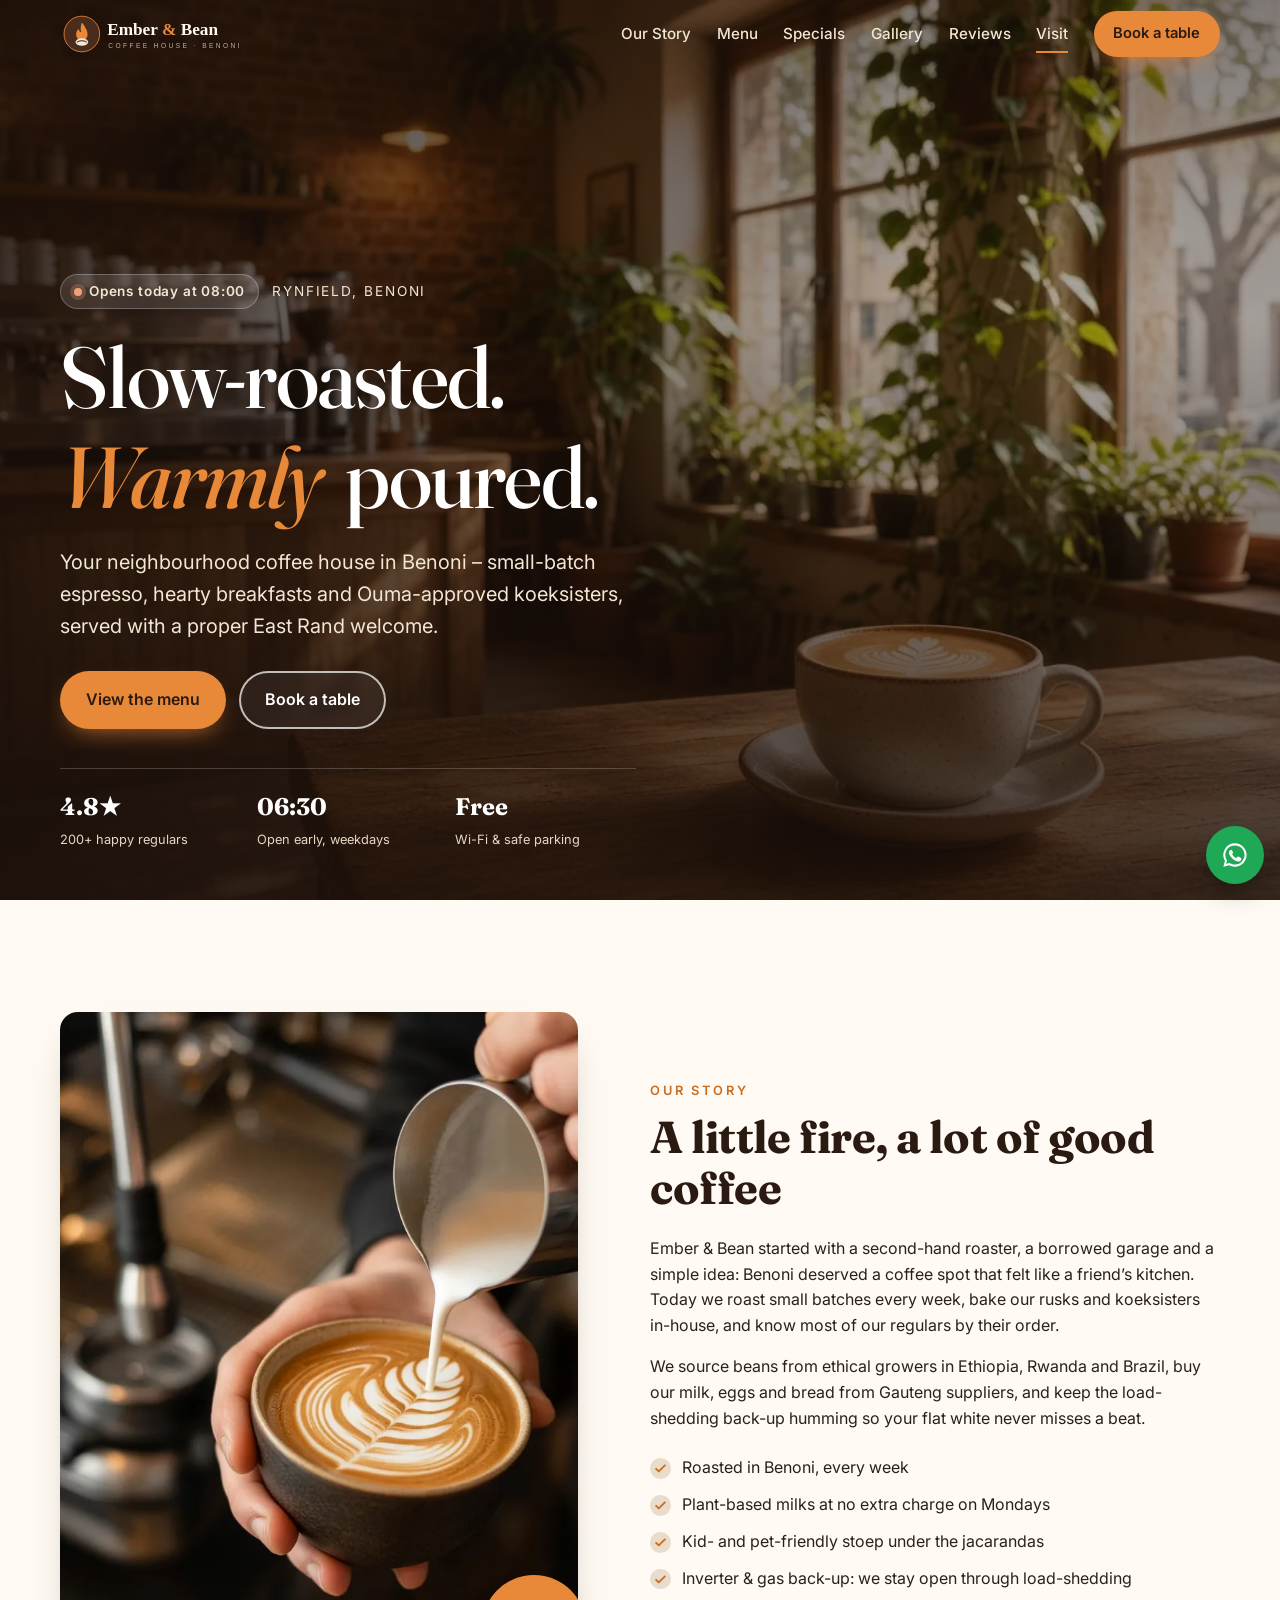
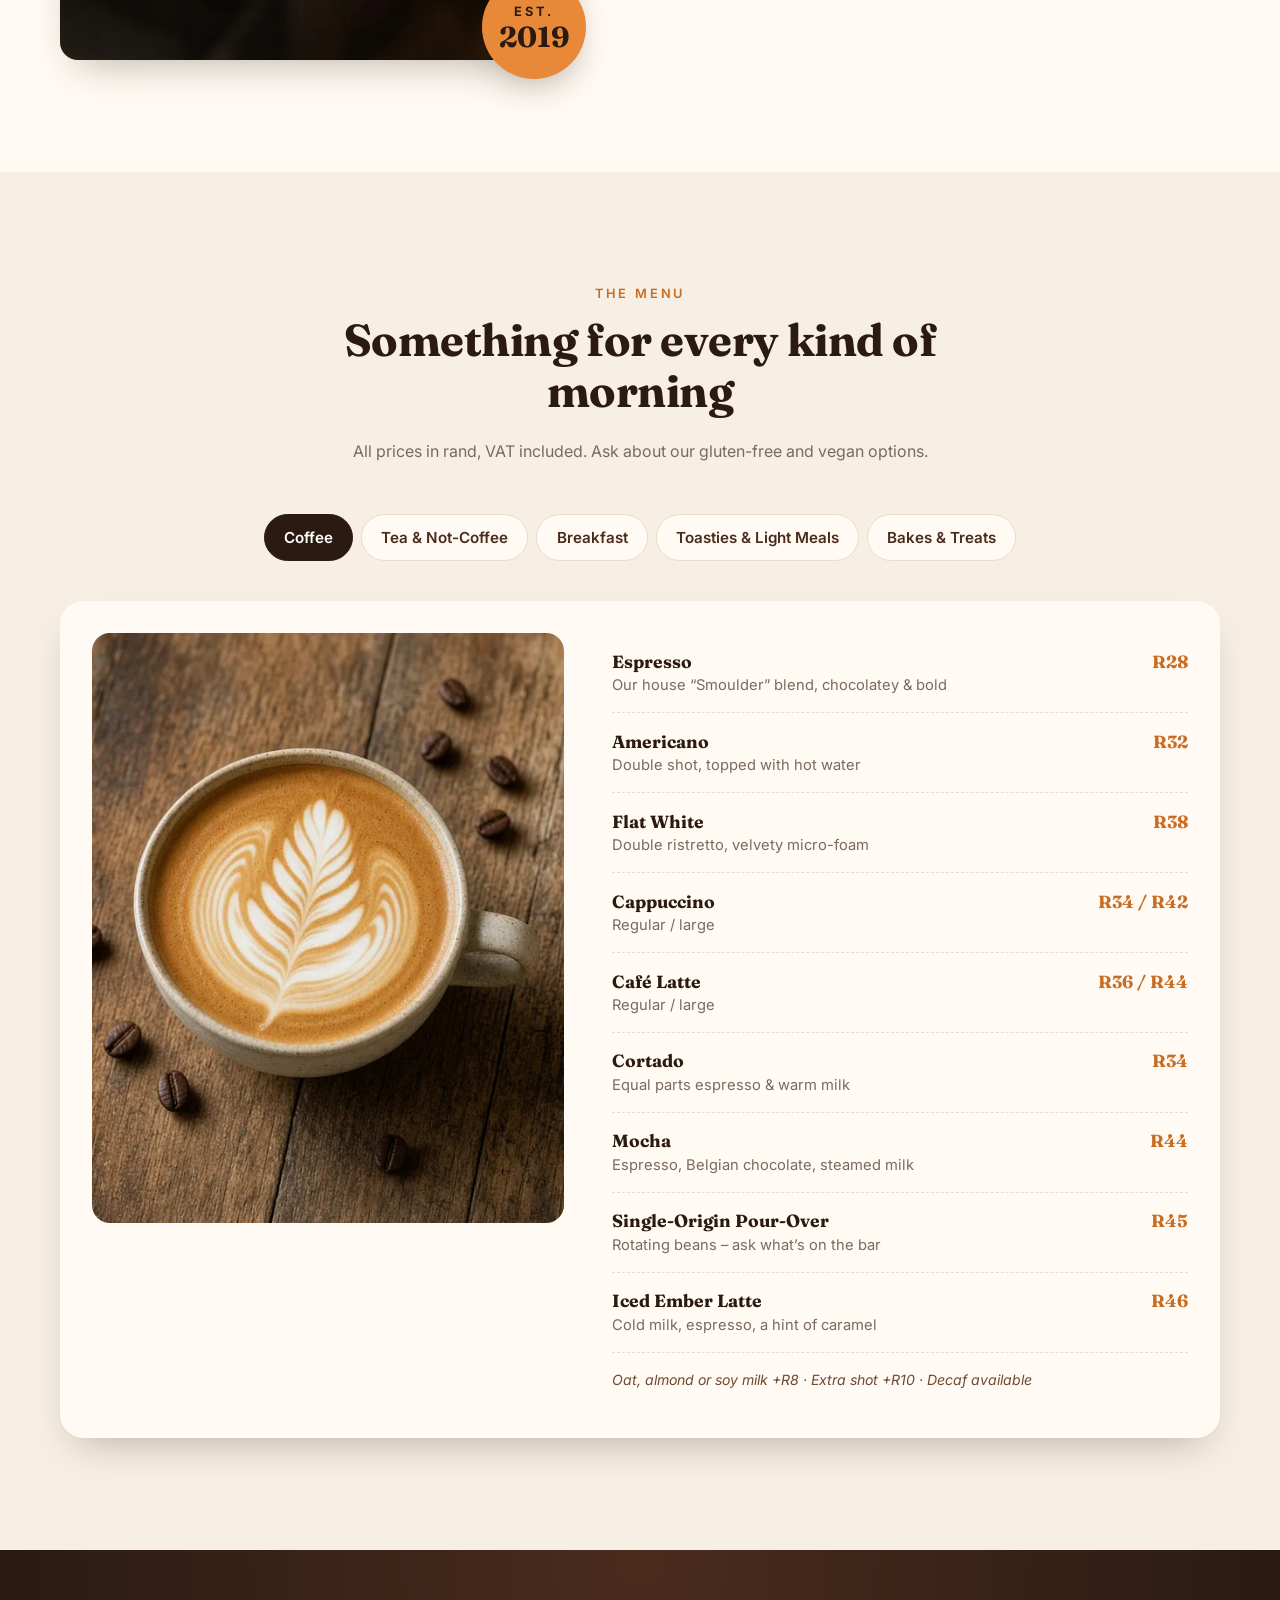
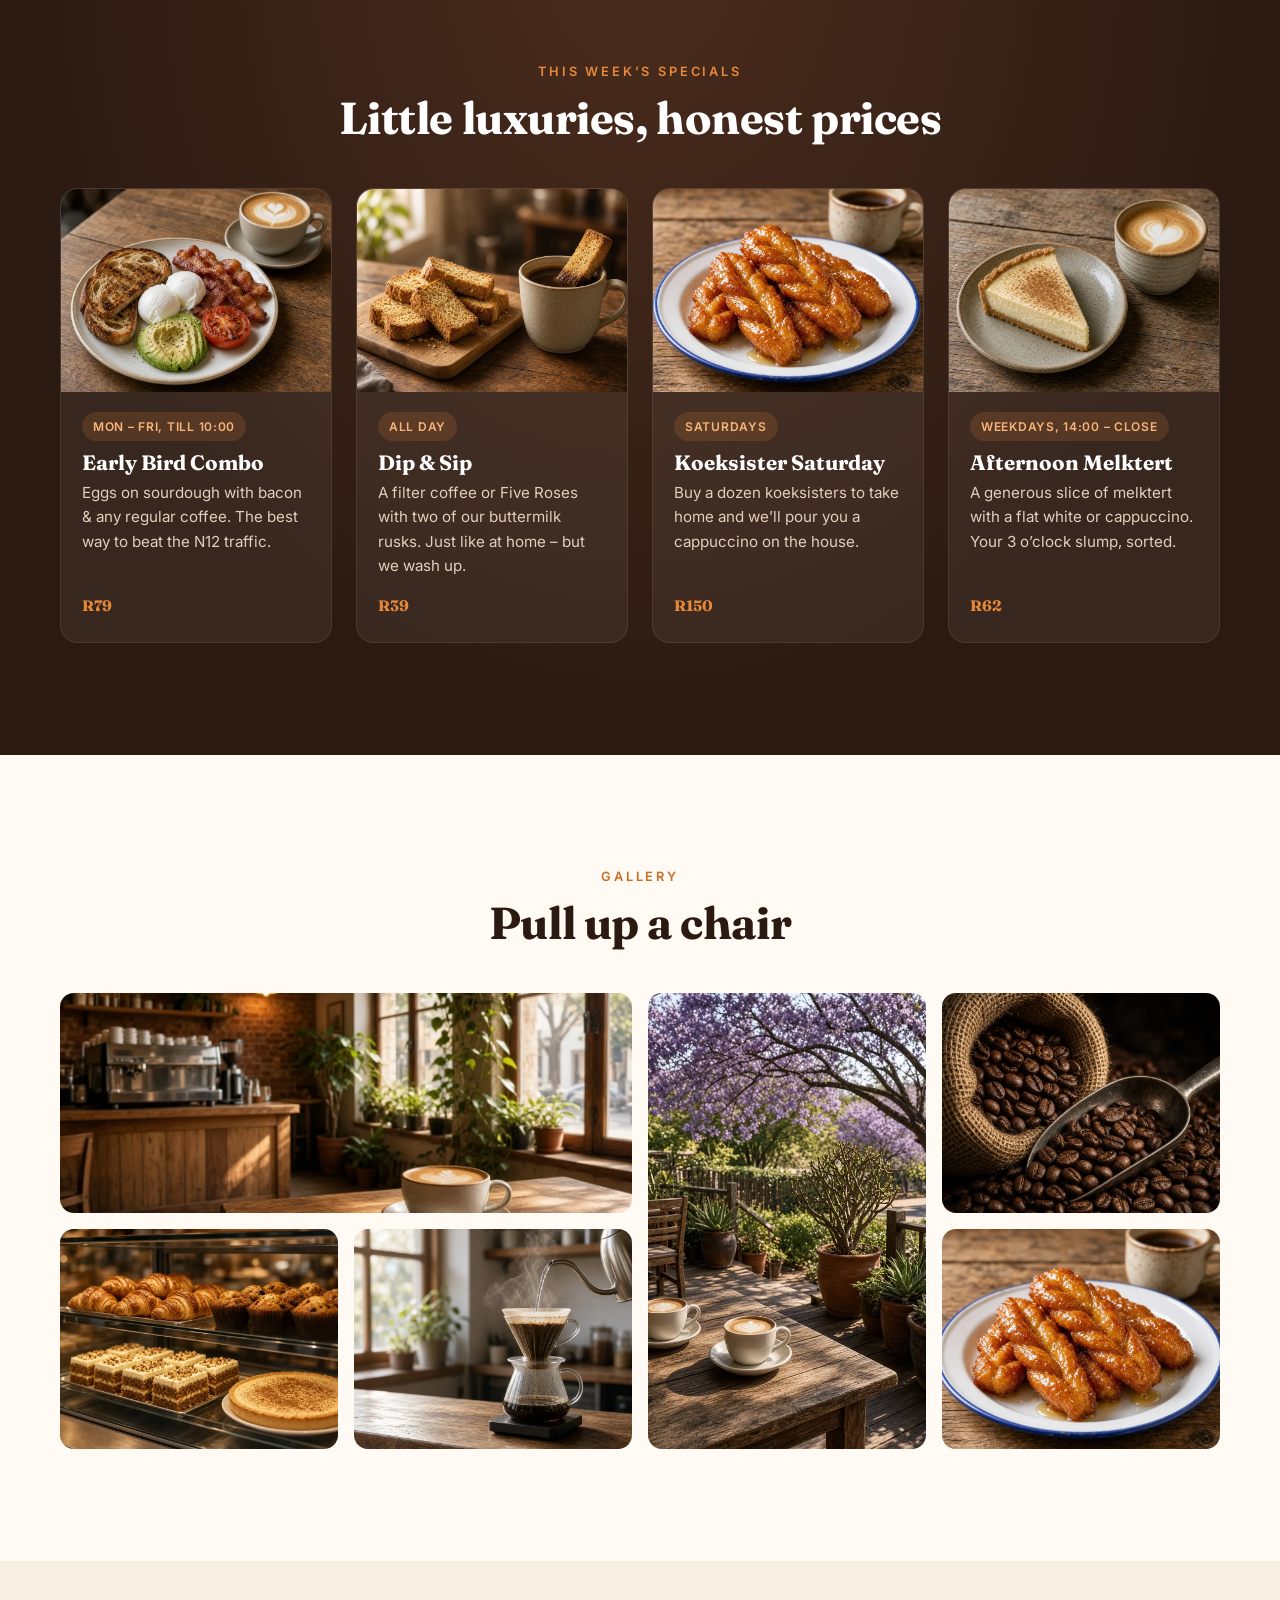
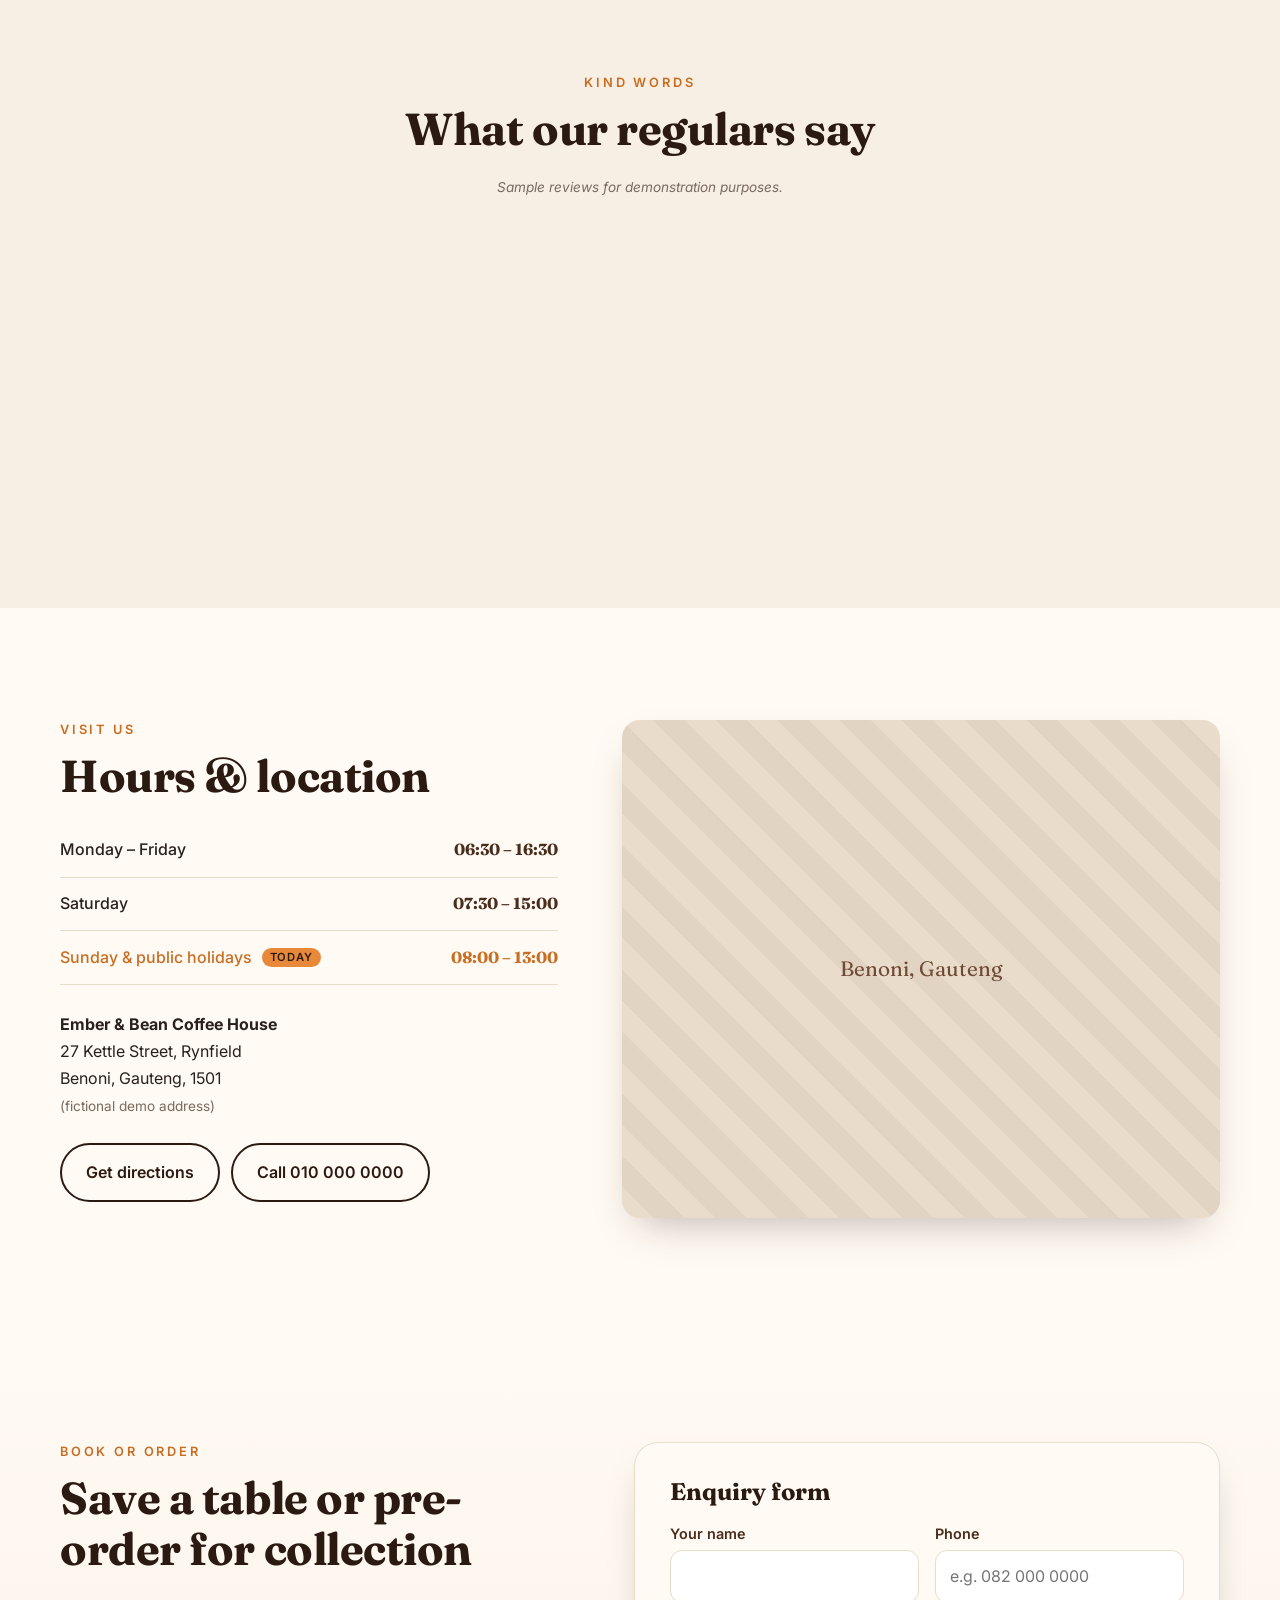
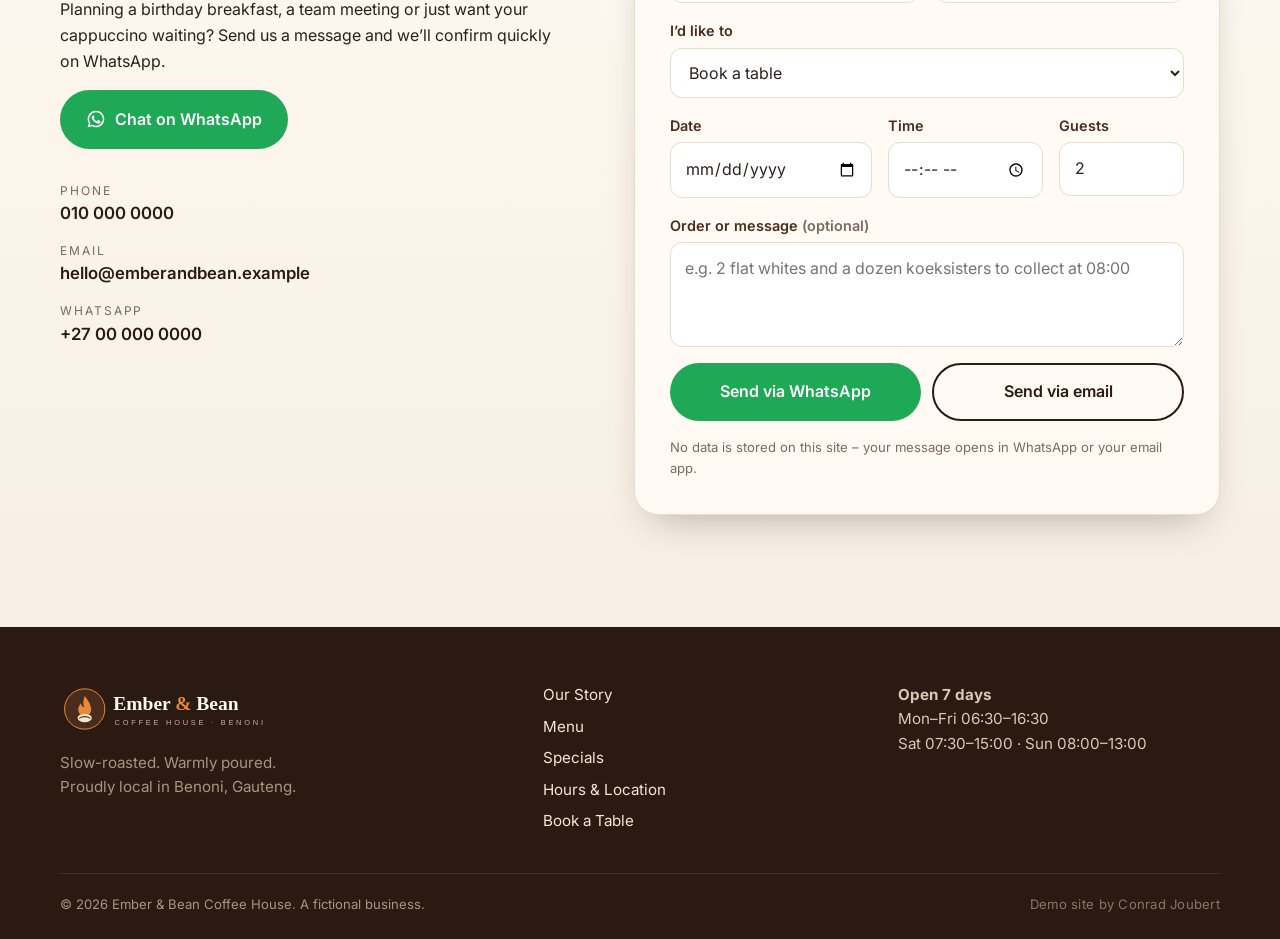
==== EmberAndBean.Web/wwwroot/index.html @ 613419f7 "Add project files." ====
<!DOCTYPE html>
<html lang="en-ZA">
<head>
  <meta charset="utf-8">
  <meta name="viewport" content="width=device-width, initial-scale=1">
  <title>Ember &amp; Bean Coffee House | Specialty Coffee &amp; Breakfast in Benoni</title>
  <meta name="description" content="Ember &amp; Bean is an independent neighbourhood coffee house in Benoni, Gauteng. Small-batch roasted coffee, hearty breakfasts, toasties, rusks and koeksisters. Open 7 days.">
  <meta name="keywords" content="coffee shop Benoni, cafe Benoni, breakfast Benoni, specialty coffee East Rand, flat white, cappuccino, koeksisters, rusks">
  <meta name="theme-color" content="#2b1a12">
  <meta name="robots" content="noindex, nofollow"><!-- Demo site: remove this line for a real client -->

  <!-- Open Graph / social sharing -->
  <meta property="og:type" content="website">
  <meta property="og:site_name" content="Ember &amp; Bean Coffee House">
  <meta property="og:title" content="Ember &amp; Bean Coffee House | Benoni">
  <meta property="og:description" content="Small-batch coffee, slow breakfasts and proper koeksisters in the heart of Benoni.">
  <meta property="og:image" content="assets/img/og-image.jpg">
  <meta property="og:locale" content="en_ZA">
  <meta name="twitter:card" content="summary_large_image">

  <link rel="icon" href="favicon.svg" type="image/svg+xml">
  <link rel="icon" href="favicon.png" type="image/png" sizes="64x64">
  <link rel="apple-touch-icon" href="apple-touch-icon.png">
  <link rel="manifest" href="site.webmanifest">

  <link rel="preconnect" href="https://fonts.googleapis.com">
  <link rel="preconnect" href="https://fonts.gstatic.com" crossorigin>
  <link href="https://fonts.googleapis.com/css2?family=Fraunces:opsz,wght@9..144,500;9..144,700&family=Inter:wght@400;500;600&display=swap" rel="stylesheet">
  <link rel="preload" as="image" href="assets/img/hero.webp">
  <link rel="stylesheet" href="css/styles.css">

  <script type="application/ld+json">
  {
    "@context": "https://schema.org",
    "@type": "CafeOrCoffeeShop",
    "name": "Ember & Bean Coffee House",
    "description": "Independent neighbourhood coffee house in Benoni (fictional demo business).",
    "image": "assets/img/og-image.jpg",
    "telephone": "+27 10 000 0000",
    "email": "hello@emberandbean.example",
    "servesCuisine": ["Coffee", "Breakfast", "South African"],
    "priceRange": "R",
    "address": {
      "@type": "PostalAddress",
      "streetAddress": "27 Kettle Street, Rynfield",
      "addressLocality": "Benoni",
      "addressRegion": "Gauteng",
      "postalCode": "1501",
      "addressCountry": "ZA"
    },
    "openingHoursSpecification": [
      {"@type": "OpeningHoursSpecification", "dayOfWeek": ["Monday","Tuesday","Wednesday","Thursday","Friday"], "opens": "06:30", "closes": "16:30"},
      {"@type": "OpeningHoursSpecification", "dayOfWeek": "Saturday", "opens": "07:30", "closes": "15:00"},
      {"@type": "OpeningHoursSpecification", "dayOfWeek": "Sunday", "opens": "08:00", "closes": "13:00"}
    ]
  }
  </script>
</head>
<body>
  <a class="skip-link" href="#main">Skip to content</a>

  <header class="site-header" id="top">
    <div class="container nav-wrap">
      <a class="brand" href="#top" aria-label="Ember &amp; Bean Coffee House, back to top">
        <img src="assets/logo-light.svg" alt="Ember &amp; Bean Coffee House" width="216" height="48">
      </a>
      <button class="nav-toggle" aria-expanded="false" aria-controls="site-nav" aria-label="Open menu">
        <span></span><span></span><span></span>
      </button>
      <nav id="site-nav" class="site-nav" aria-label="Main">
        <ul>
          <li><a href="#about">Our Story</a></li>
          <li><a href="#menu">Menu</a></li>
          <li><a href="#specials">Specials</a></li>
          <li><a href="#gallery">Gallery</a></li>
          <li><a href="#reviews">Reviews</a></li>
          <li><a href="#visit">Visit</a></li>
          <li><a class="btn btn-sm btn-ember" href="#contact">Book a table</a></li>
        </ul>
      </nav>
    </div>
  </header>

  <main id="main">
    <!-- HERO -->
    <section class="hero" aria-labelledby="hero-title">
      <div class="hero-media" role="img" aria-label="Sunlit coffee house interior with a latte on a wooden table"></div>
      <div class="container hero-content">
        <p class="eyebrow"><span class="open-pill" id="open-status" aria-live="polite">Open 7 days</span> Rynfield, Benoni</p>
        <h1 id="hero-title">Slow-roasted.<br><em>Warmly</em> poured.</h1>
        <p class="lead">Your neighbourhood coffee house in Benoni &ndash; small-batch espresso, hearty breakfasts and Ouma-approved koeksisters, served with a proper East Rand welcome.</p>
        <div class="hero-cta">
          <a class="btn btn-ember" href="#menu">View the menu</a>
          <a class="btn btn-ghost" href="#contact">Book a table</a>
        </div>
        <ul class="hero-facts" aria-label="Highlights">
          <li><strong>4.8&#9733;</strong><span>200+ happy regulars</span></li>
          <li><strong>06:30</strong><span>Open early, weekdays</span></li>
          <li><strong>Free</strong><span>Wi-Fi &amp; safe parking</span></li>
        </ul>
      </div>
    </section>

    <!-- ABOUT -->
    <section id="about" class="section about" aria-labelledby="about-title">
      <div class="container about-grid">
        <div class="about-media reveal">
          <img src="assets/img/pour.webp" alt="Barista pouring steamed milk into a cappuccino" width="900" height="900" loading="lazy">
          <div class="about-badge"><strong>Est.</strong><span>2019</span></div>
        </div>
        <div class="about-copy reveal">
          <p class="kicker">Our story</p>
          <h2 id="about-title">A little fire, a lot of good coffee</h2>
          <p>Ember &amp; Bean started with a second-hand roaster, a borrowed garage and a simple idea: Benoni deserved a coffee spot that felt like a friend&rsquo;s kitchen. Today we roast small batches every week, bake our rusks and koeksisters in-house, and know most of our regulars by their order.</p>
          <p>We source beans from ethical growers in Ethiopia, Rwanda and Brazil, buy our milk, eggs and bread from Gauteng suppliers, and keep the load-shedding back-up humming so your flat white never misses a beat.</p>
          <ul class="ticks">
            <li>Roasted in Benoni, every week</li>
            <li>Plant-based milks at no extra charge on Mondays</li>
            <li>Kid- and pet-friendly stoep under the jacarandas</li>
            <li>Inverter &amp; gas back-up: we stay open through load-shedding</li>
          </ul>
        </div>
      </div>
    </section>

    <!-- MENU -->
    <section id="menu" class="section menu" aria-labelledby="menu-title">
      <div class="container">
        <header class="section-head">
          <p class="kicker">The menu</p>
          <h2 id="menu-title">Something for every kind of morning</h2>
          <p>All prices in rand, VAT included. Ask about our gluten-free and vegan options.</p>
        </header>

        <div class="tabs" role="tablist" aria-label="Menu categories">
          <button role="tab" id="tab-coffee" aria-controls="panel-coffee" aria-selected="true">Coffee</button>
          <button role="tab" id="tab-other" aria-controls="panel-other" aria-selected="false" tabindex="-1">Tea &amp; Not-Coffee</button>
          <button role="tab" id="tab-breakfast" aria-controls="panel-breakfast" aria-selected="false" tabindex="-1">Breakfast</button>
          <button role="tab" id="tab-light" aria-controls="panel-light" aria-selected="false" tabindex="-1">Toasties &amp; Light Meals</button>
          <button role="tab" id="tab-bakes" aria-controls="panel-bakes" aria-selected="false" tabindex="-1">Bakes &amp; Treats</button>
        </div>

        <div class="menu-panels">
          <div role="tabpanel" id="panel-coffee" aria-labelledby="tab-coffee" class="menu-panel">
            <img class="panel-img" src="assets/img/flat-white.webp" alt="Flat white with rosetta latte art" width="900" height="675" loading="lazy">
            <ul class="menu-list">
              <li><div><h3>Espresso</h3><p>Our house &ldquo;Smoulder&rdquo; blend, chocolatey &amp; bold</p></div><span class="price">R28</span></li>
              <li><div><h3>Americano</h3><p>Double shot, topped with hot water</p></div><span class="price">R32</span></li>
              <li><div><h3>Flat White</h3><p>Double ristretto, velvety micro-foam</p></div><span class="price">R38</span></li>
              <li><div><h3>Cappuccino</h3><p>Regular / large</p></div><span class="price">R34 / R42</span></li>
              <li><div><h3>Caf&eacute; Latte</h3><p>Regular / large</p></div><span class="price">R36 / R44</span></li>
              <li><div><h3>Cortado</h3><p>Equal parts espresso &amp; warm milk</p></div><span class="price">R34</span></li>
              <li><div><h3>Mocha</h3><p>Espresso, Belgian chocolate, steamed milk</p></div><span class="price">R44</span></li>
              <li><div><h3>Single-Origin Pour-Over</h3><p>Rotating beans &ndash; ask what&rsquo;s on the bar</p></div><span class="price">R45</span></li>
              <li><div><h3>Iced Ember Latte</h3><p>Cold milk, espresso, a hint of caramel</p></div><span class="price">R46</span></li>
              <li class="note">Oat, almond or soy milk +R8 &middot; Extra shot +R10 &middot; Decaf available</li>
            </ul>
          </div>

          <div role="tabpanel" id="panel-other" aria-labelledby="tab-other" class="menu-panel" hidden>
            <img class="panel-img" src="assets/img/pourover.webp" alt="Pour-over coffee being brewed with a gooseneck kettle" width="900" height="900" loading="lazy">
            <ul class="menu-list">
              <li><div><h3>Red Cappuccino</h3><p>Rooibos espresso with steamed milk</p></div><span class="price">R36</span></li>
              <li><div><h3>Chai Latte</h3><p>Spiced &amp; sweet, or dirty with a shot (+R10)</p></div><span class="price">R40</span></li>
              <li><div><h3>Hot Chocolate</h3><p>Proper melted chocolate, marshmallows</p></div><span class="price">R40</span></li>
              <li><div><h3>Pot of Tea</h3><p>Five Roses, Rooibos, Earl Grey or green</p></div><span class="price">R26</span></li>
              <li><div><h3>Fresh Orange Juice</h3><p>Squeezed to order</p></div><span class="price">R38</span></li>
              <li><div><h3>Berry &amp; Banana Smoothie</h3><p>With Greek yoghurt &amp; honey</p></div><span class="price">R52</span></li>
              <li><div><h3>Milkshake</h3><p>Bar-One, strawberry, vanilla or lime</p></div><span class="price">R48</span></li>
            </ul>
          </div>

          <div role="tabpanel" id="panel-breakfast" aria-labelledby="tab-breakfast" class="menu-panel" hidden>
            <img class="panel-img" src="assets/img/breakfast.webp" alt="Breakfast plate with sourdough, poached eggs, bacon, tomato and avocado" width="900" height="675" loading="lazy">
            <ul class="menu-list">
              <li><div><h3>The Ember Breakfast</h3><p>Two eggs, bacon, boerewors, grilled tomato, mushrooms, sourdough</p></div><span class="price">R112</span></li>
              <li><div><h3>Eggs on Sourdough</h3><p>Poached, fried or scrambled, with avo (+R22)</p></div><span class="price">R62</span></li>
              <li><div><h3>Eggs Benedict</h3><p>Bacon, smoked salmon (+R35) or spinach</p></div><span class="price">R98</span></li>
              <li><div><h3>Shakshuka</h3><p>Baked eggs, spiced tomato, feta, toasted ciabatta</p></div><span class="price">R89</span></li>
              <li><div><h3>Mielie-Meal Porridge</h3><p>Creamy putu-style pap, butter, brown sugar &amp; cream</p></div><span class="price">R48</span></li>
              <li><div><h3>Granola Bowl</h3><p>House granola, Greek yoghurt, berries, honey</p></div><span class="price">R72</span></li>
              <li class="note">Breakfast served all day, every day</li>
            </ul>
          </div>

          <div role="tabpanel" id="panel-light" aria-labelledby="tab-light" class="menu-panel" hidden>
            <img class="panel-img" src="assets/img/toastie.webp" alt="Grilled cheese and tomato toastie with side salad" width="900" height="675" loading="lazy">
            <ul class="menu-list">
              <li><div><h3>Cheese &amp; Tomato Toastie</h3><p>Mature cheddar, ripe tomato, side salad</p></div><span class="price">R59</span></li>
              <li><div><h3>Chicken Mayo Toastie</h3><p>Pulled chicken, herb mayo, cheddar</p></div><span class="price">R79</span></li>
              <li><div><h3>Bacon, Brie &amp; Fig</h3><p>On toasted sourdough</p></div><span class="price">R92</span></li>
              <li><div><h3>Boerewors Roll</h3><p>Grilled wors, tomato smoor, mustard</p></div><span class="price">R75</span></li>
              <li><div><h3>Chicken &amp; Avo Wrap</h3><p>Crispy chicken, avo, lettuce, sweet chilli</p></div><span class="price">R86</span></li>
              <li><div><h3>Harvest Salad</h3><p>Roast butternut, feta, seeds, greens, balsamic</p></div><span class="price">R82</span></li>
            </ul>
          </div>

          <div role="tabpanel" id="panel-bakes" aria-labelledby="tab-bakes" class="menu-panel" hidden>
            <img class="panel-img" src="assets/img/counter.webp" alt="Display counter with croissants, muffins, carrot cake and milk tart" width="900" height="900" loading="lazy">
            <ul class="menu-list">
              <li><div><h3>Koeksisters</h3><p>Syrupy, plaited &amp; ice-cold &ndash; two per serving</p></div><span class="price">R28</span></li>
              <li><div><h3>Buttermilk Rusks</h3><p>Two rusks for dunking / take-home bag of 12</p></div><span class="price">R18 / R85</span></li>
              <li><div><h3>Melktert</h3><p>Ouma&rsquo;s recipe, cinnamon dusted</p></div><span class="price">R38</span></li>
              <li><div><h3>Carrot Cake</h3><p>Cream cheese icing, toasted pecans</p></div><span class="price">R52</span></li>
              <li><div><h3>Butter Croissant</h3><p>Plain, or ham &amp; cheese (+R28)</p></div><span class="price">R32</span></li>
              <li><div><h3>Muffin of the Day</h3><p>Served warm with butter</p></div><span class="price">R34</span></li>
              <li><div><h3>Scones</h3><p>Two scones, jam, cream &amp; cheese</p></div><span class="price">R55</span></li>
            </ul>
          </div>
        </div>
      </div>
    </section>

    <!-- SPECIALS -->
    <section id="specials" class="section specials" aria-labelledby="specials-title">
      <div class="container">
        <header class="section-head light">
          <p class="kicker">This week&rsquo;s specials</p>
          <h2 id="specials-title">Little luxuries, honest prices</h2>
        </header>
        <div class="cards">
          <article class="card reveal">
            <img src="assets/img/breakfast.webp" alt="Full breakfast with a cappuccino" width="900" height="675" loading="lazy">
            <div class="card-body">
              <span class="tag">Mon &ndash; Fri, till 10:00</span>
              <h3>Early Bird Combo</h3>
              <p>Eggs on sourdough with bacon &amp; any regular coffee. The best way to beat the N12 traffic.</p>
              <p class="card-price">R79</p>
            </div>
          </article>
          <article class="card reveal">
            <img src="assets/img/rusks.webp" alt="Buttermilk rusks next to a mug of coffee" width="900" height="675" loading="lazy">
            <div class="card-body">
              <span class="tag">All day</span>
              <h3>Dip &amp; Sip</h3>
              <p>A filter coffee or Five Roses with two of our buttermilk rusks. Just like at home &ndash; but we wash up.</p>
              <p class="card-price">R39</p>
            </div>
          </article>
          <article class="card reveal">
            <img src="assets/img/koeksisters.webp" alt="Syrup-glazed koeksisters on an enamel plate" width="900" height="675" loading="lazy">
            <div class="card-body">
              <span class="tag">Saturdays</span>
              <h3>Koeksister Saturday</h3>
              <p>Buy a dozen koeksisters to take home and we&rsquo;ll pour you a cappuccino on the house.</p>
              <p class="card-price">R150</p>
            </div>
          </article>
          <article class="card reveal">
            <img src="assets/img/milktart.webp" alt="Slice of milk tart with a cappuccino" width="900" height="675" loading="lazy">
            <div class="card-body">
              <span class="tag">Weekdays, 14:00 &ndash; close</span>
              <h3>Afternoon Melktert</h3>
              <p>A generous slice of melktert with a flat white or cappuccino. Your 3 o&rsquo;clock slump, sorted.</p>
              <p class="card-price">R62</p>
            </div>
          </article>
        </div>
      </div>
    </section>

    <!-- GALLERY -->
    <section id="gallery" class="section gallery" aria-labelledby="gallery-title">
      <div class="container">
        <header class="section-head">
          <p class="kicker">Gallery</p>
          <h2 id="gallery-title">Pull up a chair</h2>
        </header>
        <div class="gallery-grid">
          <a href="assets/img/hero.webp" class="g-item g-wide" data-caption="Morning light at the coffee bar"><img src="assets/img/hero.webp" alt="Coffee bar with espresso machine and plants in morning light" width="1280" height="720" loading="lazy"></a>
          <a href="assets/img/patio.webp" class="g-item g-tall" data-caption="Our stoep under the jacarandas"><img src="assets/img/patio.webp" alt="Outdoor patio with wooden tables under a flowering jacaranda tree" width="900" height="900" loading="lazy"></a>
          <a href="assets/img/beans.webp" class="g-item" data-caption="Roasted in Benoni every week"><img src="assets/img/beans.webp" alt="Freshly roasted coffee beans in a burlap sack with a scoop" width="900" height="900" loading="lazy"></a>
          <a href="assets/img/counter.webp" class="g-item" data-caption="Baked fresh every morning"><img src="assets/img/counter.webp" alt="Display counter with croissants, muffins and cakes" width="900" height="900" loading="lazy"></a>
          <a href="assets/img/pourover.webp" class="g-item" data-caption="Single-origin pour-over"><img src="assets/img/pourover.webp" alt="Pour-over coffee being brewed" width="900" height="900" loading="lazy"></a>
          <a href="assets/img/koeksisters.webp" class="g-item" data-caption="Koeksisters, the way Ouma made them"><img src="assets/img/koeksisters.webp" alt="Plate of glossy koeksisters" width="900" height="675" loading="lazy"></a>
        </div>
      </div>
    </section>

    <!-- REVIEWS -->
    <section id="reviews" class="section reviews" aria-labelledby="reviews-title">
      <div class="container">
        <header class="section-head">
          <p class="kicker">Kind words</p>
          <h2 id="reviews-title">What our regulars say</h2>
          <p class="demo-note">Sample reviews for demonstration purposes.</p>
        </header>
        <div class="review-grid">
          <figure class="review reveal">
            <div class="stars" aria-label="5 out of 5 stars">&#9733;&#9733;&#9733;&#9733;&#9733;</div>
            <blockquote><p>&ldquo;Best flat white on the East Rand, no contest. The staff remember my order and the koeksisters are dangerous.&rdquo;</p></blockquote>
            <figcaption><strong>Thandi M.</strong> &middot; Rynfield</figcaption>
          </figure>
          <figure class="review reveal">
            <div class="stars" aria-label="5 out of 5 stars">&#9733;&#9733;&#9733;&#9733;&#9733;</div>
            <blockquote><p>&ldquo;Our Saturday ritual. Kids love the milkshakes, the dog loves the stoep, and I love that they&rsquo;re open through load-shedding.&rdquo;</p></blockquote>
            <figcaption><strong>Pieter &amp; Anri V.</strong> &middot; Lakefield</figcaption>
          </figure>
          <figure class="review reveal">
            <div class="stars" aria-label="5 out of 5 stars">&#9733;&#9733;&#9733;&#9733;&#9733;</div>
            <blockquote><p>&ldquo;I work remotely from here twice a week. Fast Wi-Fi, plugs at every table and a cheese toastie that hits the spot.&rdquo;</p></blockquote>
            <figcaption><strong>Sipho K.</strong> &middot; Northmead</figcaption>
          </figure>
        </div>
      </div>
    </section>

    <!-- VISIT -->
    <section id="visit" class="section visit" aria-labelledby="visit-title">
      <div class="container visit-grid">
        <div class="visit-info reveal">
          <p class="kicker">Visit us</p>
          <h2 id="visit-title">Hours &amp; location</h2>
          <table class="hours">
            <caption class="sr-only">Opening hours</caption>
            <tbody>
              <tr data-days="1,2,3,4,5"><th scope="row">Monday &ndash; Friday</th><td>06:30 &ndash; 16:30</td></tr>
              <tr data-days="6"><th scope="row">Saturday</th><td>07:30 &ndash; 15:00</td></tr>
              <tr data-days="0"><th scope="row">Sunday &amp; public holidays</th><td>08:00 &ndash; 13:00</td></tr>
            </tbody>
          </table>
          <address>
            <strong>Ember &amp; Bean Coffee House</strong><br>
            27 Kettle Street, Rynfield<br>
            Benoni, Gauteng, 1501<br>
            <span class="muted">(fictional demo address)</span>
          </address>
          <p class="visit-links">
            <a class="btn btn-outline" href="https://www.google.com/maps/search/?api=1&amp;query=Benoni%2C+Gauteng" target="_blank" rel="noopener">Get directions</a>
            <a class="btn btn-outline" href="tel:+27100000000">Call 010 000 0000</a>
          </p>
        </div>
        <div class="map-wrap reveal">
          <iframe title="Map showing Benoni, Gauteng" src="https://maps.google.com/maps?q=Benoni%2C%20Gauteng%2C%20South%20Africa&amp;t=&amp;z=13&amp;ie=UTF8&amp;iwloc=&amp;output=embed" loading="lazy" referrerpolicy="no-referrer-when-downgrade" allowfullscreen></iframe>
        </div>
      </div>
    </section>

    <!-- CONTACT -->
    <section id="contact" class="section contact" aria-labelledby="contact-title">
      <div class="container contact-grid">
        <div class="contact-copy">
          <p class="kicker">Book or order</p>
          <h2 id="contact-title">Save a table or pre-order for collection</h2>
          <p>Planning a birthday breakfast, a team meeting or just want your cappuccino waiting? Send us a message and we&rsquo;ll confirm quickly on WhatsApp.</p>
          <a class="btn btn-whatsapp" href="https://wa.me/27000000000?text=Hi%20Ember%20%26%20Bean!%20I%27d%20like%20to%20make%20a%20booking." target="_blank" rel="noopener">
            <svg aria-hidden="true" viewBox="0 0 24 24" width="20" height="20"><path fill="currentColor" d="M12 2a10 10 0 0 0-8.6 15.1L2 22l5-1.3A10 10 0 1 0 12 2zm0 18.2c-1.5 0-3-.4-4.3-1.2l-.3-.2-3 .8.8-2.9-.2-.3A8.2 8.2 0 1 1 12 20.2zm4.5-6.1c-.2-.1-1.5-.7-1.7-.8s-.4-.1-.6.1-.7.8-.8 1-.3.2-.5.1a6.7 6.7 0 0 1-3.3-2.9c-.3-.4.3-.4.7-1.3.1-.2 0-.3 0-.4l-.8-1.8c-.2-.5-.4-.4-.6-.4h-.5a1 1 0 0 0-.7.3 3 3 0 0 0-.9 2.2 5.2 5.2 0 0 0 1.1 2.7 11.8 11.8 0 0 0 4.5 4c1.7.7 2.3.8 3.2.6.5-.1 1.5-.6 1.7-1.2s.2-1.1.2-1.2-.2-.2-.4-.3z"/></svg>
            Chat on WhatsApp
          </a>
          <ul class="contact-list">
            <li><span>Phone</span><a href="tel:+27100000000">010 000 0000</a></li>
            <li><span>Email</span><a href="mailto:hello@emberandbean.example">hello@emberandbean.example</a></li>
            <li><span>WhatsApp</span><a href="https://wa.me/27000000000" target="_blank" rel="noopener">+27 00 000 0000</a></li>
          </ul>
        </div>

        <form class="enquiry" id="enquiry-form" novalidate>
          <h3>Enquiry form</h3>
          <div class="field-row">
            <div class="field">
              <label for="f-name">Your name</label>
              <input id="f-name" name="name" type="text" autocomplete="name" required>
            </div>
            <div class="field">
              <label for="f-phone">Phone</label>
              <input id="f-phone" name="phone" type="tel" autocomplete="tel" placeholder="e.g. 082 000 0000" required>
            </div>
          </div>
          <div class="field">
            <label for="f-type">I&rsquo;d like to</label>
            <select id="f-type" name="type">
              <option>Book a table</option>
              <option>Pre-order for collection</option>
              <option>Enquire about a function or event</option>
              <option>Order rusks or koeksisters in bulk</option>
            </select>
          </div>
          <div class="field-row three">
            <div class="field">
              <label for="f-date">Date</label>
              <input id="f-date" name="date" type="date" required>
            </div>
            <div class="field">
              <label for="f-time">Time</label>
              <input id="f-time" name="time" type="time" min="06:30" max="16:30" required>
            </div>
            <div class="field">
              <label for="f-guests">Guests</label>
              <input id="f-guests" name="guests" type="number" min="1" max="40" value="2">
            </div>
          </div>
          <div class="field">
            <label for="f-msg">Order or message <span class="muted">(optional)</span></label>
            <textarea id="f-msg" name="message" rows="3" placeholder="e.g. 2 flat whites and a dozen koeksisters to collect at 08:00"></textarea>
          </div>
          <p class="form-error" id="form-error" role="alert" hidden></p>
          <div class="form-actions">
            <button type="submit" class="btn btn-whatsapp" data-channel="whatsapp">Send via WhatsApp</button>
            <button type="submit" class="btn btn-outline" data-channel="email">Send via email</button>
          </div>
          <p class="form-hint muted">No data is stored on this site &ndash; your message opens in WhatsApp or your email app.</p>
        </form>
      </div>
    </section>
  </main>

  <footer class="site-footer">
    <div class="container footer-grid">
      <div>
        <img src="assets/logo-light.svg" alt="Ember &amp; Bean Coffee House" width="216" height="48" class="footer-logo">
        <p class="muted">Slow-roasted. Warmly poured.<br>Proudly local in Benoni, Gauteng.</p>
      </div>
      <nav aria-label="Footer">
        <ul>
          <li><a href="#about">Our Story</a></li>
          <li><a href="#menu">Menu</a></li>
          <li><a href="#specials">Specials</a></li>
          <li><a href="#visit">Hours &amp; Location</a></li>
          <li><a href="#contact">Book a Table</a></li>
        </ul>
      </nav>
      <div>
        <p><strong>Open 7 days</strong><br>Mon&ndash;Fri 06:30&ndash;16:30<br>Sat 07:30&ndash;15:00 &middot; Sun 08:00&ndash;13:00</p>
      </div>
    </div>
    <div class="container footer-base">
      <p>&copy; <span id="year">2026</span> Ember &amp; Bean Coffee House. A fictional business.</p>
      <p class="credit">Demo site by Conrad Joubert</p>
    </div>
  </footer>

  <a class="wa-float" href="https://wa.me/27000000000" target="_blank" rel="noopener" aria-label="Chat with us on WhatsApp">
    <svg aria-hidden="true" viewBox="0 0 24 24" width="28" height="28"><path fill="currentColor" d="M12 2a10 10 0 0 0-8.6 15.1L2 22l5-1.3A10 10 0 1 0 12 2zm0 18.2c-1.5 0-3-.4-4.3-1.2l-.3-.2-3 .8.8-2.9-.2-.3A8.2 8.2 0 1 1 12 20.2zm4.5-6.1c-.2-.1-1.5-.7-1.7-.8s-.4-.1-.6.1-.7.8-.8 1-.3.2-.5.1a6.7 6.7 0 0 1-3.3-2.9c-.3-.4.3-.4.7-1.3.1-.2 0-.3 0-.4l-.8-1.8c-.2-.5-.4-.4-.6-.4h-.5a1 1 0 0 0-.7.3 3 3 0 0 0-.9 2.2 5.2 5.2 0 0 0 1.1 2.7 11.8 11.8 0 0 0 4.5 4c1.7.7 2.3.8 3.2.6.5-.1 1.5-.6 1.7-1.2s.2-1.1.2-1.2-.2-.2-.4-.3z"/></svg>
  </a>

  <dialog class="lightbox" id="lightbox" aria-label="Image viewer">
    <button class="lightbox-close" aria-label="Close image">&times;</button>
    <img src="assets/img/hero.webp" alt="">
    <p class="lightbox-caption"></p>
  </dialog>

  <script src="js/main.js" defer></script>
</body>
</html>
---- EmberAndBean.Web/wwwroot/css/styles.css ----
/* Ember & Bean Coffee House — demo stylesheet (mobile-first) */
:root{
  --espresso:#2b1a12; --roast:#4a2c1d; --mocha:#6f4a35; --ember:#e8893a; --ember-dark:#c96d22;
  --cream:#f7efe4; --foam:#fffaf3; --latte:#e9dccb; --ink:#2a211c; --muted:#7a6a5f;
  --wa:#1fa855; --radius:18px; --shadow:0 18px 40px -18px rgba(43,26,18,.35);
  --serif:"Fraunces", Georgia, "Times New Roman", serif;
  --sans:"Inter", system-ui, -apple-system, "Segoe UI", Roboto, Arial, sans-serif;
  --header-h:68px;
}
*,*::before,*::after{box-sizing:border-box}
html{scroll-behavior:smooth;scroll-padding-top:calc(var(--header-h) + 8px)}
@media (prefers-reduced-motion:reduce){html{scroll-behavior:auto}*{animation:none!important;transition:none!important}}
body{margin:0;font-family:var(--sans);color:var(--ink);background:var(--foam);line-height:1.6;font-size:16px;-webkit-font-smoothing:antialiased}
img{max-width:100%;height:auto;display:block}
a{color:var(--ember-dark)}
h1,h2,h3{font-family:var(--serif);line-height:1.15;margin:0 0 .5em;color:var(--espresso);font-weight:700}
h2{font-size:clamp(1.9rem,4.5vw,2.8rem);letter-spacing:-.01em}
h3{font-size:1.15rem}
p{margin:0 0 1em}
.container{width:min(1160px,100% - 2.5rem);margin-inline:auto}
.sr-only{position:absolute;width:1px;height:1px;overflow:hidden;clip:rect(0 0 0 0);white-space:nowrap}
.skip-link{position:absolute;left:1rem;top:-3rem;background:var(--espresso);color:#fff;padding:.6rem 1rem;border-radius:8px;z-index:200}
.skip-link:focus{top:1rem}
:focus-visible{outline:3px solid var(--ember);outline-offset:3px;border-radius:6px}
.muted{color:var(--muted)}
.kicker{font-size:.8rem;letter-spacing:.22em;text-transform:uppercase;color:var(--ember-dark);font-weight:600;margin-bottom:.6rem}

/* Buttons */
.btn{display:inline-flex;align-items:center;justify-content:center;gap:.55rem;padding:.9rem 1.5rem;border-radius:999px;font-weight:600;text-decoration:none;border:2px solid transparent;cursor:pointer;font:inherit;font-weight:600;transition:transform .2s,background .2s,color .2s,box-shadow .2s}
.btn:hover{transform:translateY(-2px)}
.btn-ember{background:var(--ember);color:var(--espresso);box-shadow:0 10px 24px -10px rgba(232,137,58,.8)}
.btn-ember:hover{background:#f19a4d}
.btn-ghost{border-color:rgba(255,255,255,.7);color:#fff;background:rgba(255,255,255,.06);backdrop-filter:blur(4px)}
.btn-ghost:hover{background:#fff;color:var(--espresso)}
.btn-outline{border-color:var(--espresso);color:var(--espresso);background:transparent}
.btn-outline:hover{background:var(--espresso);color:#fff}
.btn-whatsapp{background:var(--wa);color:#fff}
.btn-whatsapp:hover{background:#17924a}
.btn-sm{padding:.55rem 1.1rem;font-size:.92rem}

/* Header */
.site-header{position:fixed;inset:0 0 auto;z-index:100;height:var(--header-h);display:flex;align-items:center;color:#fff;transition:background .3s,box-shadow .3s}
.site-header.scrolled{background:rgba(43,26,18,.94);backdrop-filter:blur(10px);box-shadow:0 6px 24px -12px rgba(0,0,0,.5)}
.nav-wrap{display:flex;align-items:center;justify-content:space-between}
.brand{color:#fff;display:block}
.brand img{height:46px;width:auto}
.nav-toggle{width:46px;height:46px;border:0;background:rgba(255,255,255,.1);border-radius:12px;display:grid;place-content:center;gap:5px;cursor:pointer}
.nav-toggle span{display:block;width:22px;height:2px;background:#fff;border-radius:2px;transition:transform .3s,opacity .3s}
.nav-toggle[aria-expanded="true"] span:nth-child(1){transform:translateY(7px) rotate(45deg)}
.nav-toggle[aria-expanded="true"] span:nth-child(2){opacity:0}
.nav-toggle[aria-expanded="true"] span:nth-child(3){transform:translateY(-7px) rotate(-45deg)}
.site-nav{position:fixed;inset:var(--header-h) 0 auto;background:var(--espresso);padding:1rem 1.25rem 1.5rem;transform:translateY(-120%);transition:transform .35s ease;visibility:hidden}
.site-nav.open{transform:none;visibility:visible}
.site-nav ul{list-style:none;margin:0;padding:0;display:grid;gap:.25rem}
.site-nav a:not(.btn){display:block;color:#f3e6d3;text-decoration:none;padding:.75rem .25rem;font-weight:500;border-bottom:1px solid rgba(255,255,255,.08)}
.site-nav .btn{margin-top:.75rem;width:100%}
@media (min-width:960px){
  .nav-toggle{display:none}
  .site-nav{position:static;transform:none;visibility:visible;background:none;padding:0}
  .site-nav ul{display:flex;align-items:center;gap:1.6rem}
  .site-nav a:not(.btn){border:0;padding:.3rem 0;position:relative;font-size:.95rem}
  .site-nav a:not(.btn)::after{content:"";position:absolute;left:0;right:100%;bottom:-2px;height:2px;background:var(--ember);transition:right .25s}
  .site-nav a:not(.btn):hover::after,.site-nav a.active::after{right:0}
  .site-nav .btn{margin:0;width:auto}
}

/* Hero */
.hero{position:relative;min-height:100svh;display:flex;align-items:flex-end;color:#fff;overflow:hidden;padding:calc(var(--header-h) + 3rem) 0 3rem}
.hero-media{position:absolute;inset:0;background:url("../assets/img/hero.webp") center/cover no-repeat;transform:scale(1.04);animation:heroZoom 18s ease-out forwards}
.hero-media::after{content:"";position:absolute;inset:0;background:linear-gradient(180deg,rgba(28,16,10,.55) 0%,rgba(28,16,10,.35) 35%,rgba(28,16,10,.85) 100%),linear-gradient(90deg,rgba(28,16,10,.7),transparent 70%)}
@keyframes heroZoom{to{transform:scale(1)}}
.hero-content{position:relative;max-width:1160px}
.hero h1{color:#fff;font-size:clamp(2.7rem,9vw,5.4rem);font-weight:500;letter-spacing:-.02em;margin-bottom:1.2rem}
.hero h1 em{color:var(--ember);font-style:italic;padding-right:.12em}
.hero .lead{font-size:clamp(1.05rem,2.2vw,1.25rem);max-width:36rem;color:#f3e6d3}
.eyebrow{display:flex;align-items:center;gap:.8rem;flex-wrap:wrap;font-size:.85rem;letter-spacing:.14em;text-transform:uppercase;color:#f3e6d3;margin-bottom:1.2rem}
.open-pill{display:inline-flex;align-items:center;gap:.45rem;background:rgba(255,255,255,.12);border:1px solid rgba(255,255,255,.25);padding:.35rem .8rem;border-radius:999px;letter-spacing:.06em;text-transform:none;font-weight:600}
.open-pill::before{content:"";width:8px;height:8px;border-radius:50%;background:#9be27c;box-shadow:0 0 0 4px rgba(155,226,124,.25)}
.open-pill.closed::before{background:#f0a07a;box-shadow:0 0 0 4px rgba(240,160,122,.25)}
.hero-cta{display:flex;flex-wrap:wrap;gap:.8rem;margin:1.8rem 0 2.4rem}
.hero-facts{list-style:none;margin:0;padding:1.2rem 0 0;display:grid;grid-template-columns:repeat(3,1fr);gap:1rem;border-top:1px solid rgba(255,255,255,.2);max-width:36rem}
.hero-facts strong{display:block;font-family:var(--serif);font-size:1.5rem;color:#fff}
.hero-facts span{font-size:.8rem;color:#e6d6c3}

/* Sections */
.section{padding:clamp(4rem,9vw,7rem) 0}
.section-head{text-align:center;max-width:40rem;margin:0 auto 2.8rem}
.section-head p:last-child{color:var(--muted)}
.section-head.light h2{color:#fff}

/* About */
.about{background:var(--foam)}
.about-grid{display:grid;gap:2.5rem;align-items:center}
.about-media{position:relative}
.about-media img{border-radius:var(--radius);box-shadow:var(--shadow);aspect-ratio:4/5;object-fit:cover;width:100%}
.about-badge{position:absolute;right:-.5rem;bottom:-1.2rem;background:var(--ember);color:var(--espresso);width:104px;height:104px;border-radius:50%;display:grid;place-content:center;text-align:center;box-shadow:var(--shadow);font-family:var(--serif)}
.about-badge strong{font-size:.8rem;letter-spacing:.2em;text-transform:uppercase;font-family:var(--sans)}
.about-badge span{font-size:1.8rem;font-weight:700;line-height:1}
.ticks{list-style:none;padding:0;margin:1.5rem 0 0;display:grid;gap:.7rem}
.ticks li{padding-left:2rem;position:relative}
.ticks li::before{content:"";position:absolute;left:0;top:.2rem;width:1.3rem;height:1.3rem;border-radius:50%;background:var(--latte) url("data:image/svg+xml,%3Csvg xmlns='http://www.w3.org/2000/svg' viewBox='0 0 24 24'%3E%3Cpath d='M5 12.5l4.2 4.2L19 7' fill='none' stroke='%23c96d22' stroke-width='3' stroke-linecap='round' stroke-linejoin='round'/%3E%3C/svg%3E") center/70% no-repeat}
@media (min-width:860px){.about-grid{grid-template-columns:1fr 1.1fr;gap:4.5rem}}

/* Menu */
.menu{background:var(--cream)}
.tabs{display:flex;gap:.5rem;overflow-x:auto;padding:.3rem .2rem 1rem;margin-bottom:1.5rem;scrollbar-width:none;justify-content:flex-start}
.tabs::-webkit-scrollbar{display:none}
@media (min-width:860px){.tabs{justify-content:center}}
.tabs [role="tab"]{flex:0 0 auto;font:inherit;font-weight:600;font-size:.95rem;padding:.65rem 1.2rem;border-radius:999px;border:1.5px solid var(--latte);background:var(--foam);color:var(--roast);cursor:pointer;transition:all .2s}
.tabs [role="tab"]:hover{border-color:var(--mocha)}
.tabs [role="tab"][aria-selected="true"]{background:var(--espresso);color:#fff;border-color:var(--espresso)}
.menu-panel{display:grid;gap:2rem;background:var(--foam);border-radius:calc(var(--radius) + 6px);padding:1.25rem;box-shadow:var(--shadow);animation:fadeUp .4s ease}
.menu-panel[hidden]{display:none}
.panel-img{border-radius:var(--radius);aspect-ratio:4/3;object-fit:cover;width:100%}
@keyframes fadeUp{from{opacity:0;transform:translateY(10px)}to{opacity:1;transform:none}}
.menu-list{list-style:none;margin:0;padding:0}
.menu-list li{display:flex;justify-content:space-between;align-items:baseline;gap:1rem;padding:.9rem 0;border-bottom:1px dashed var(--latte)}
.menu-list li:last-child{border-bottom:0}
.menu-list h3{font-size:1.1rem;margin:0 0 .15rem}
.menu-list p{margin:0;color:var(--muted);font-size:.92rem}
.price{font-family:var(--serif);font-weight:700;color:var(--ember-dark);white-space:nowrap;font-size:1.1rem}
.menu-list .note{display:block;color:var(--mocha);font-size:.88rem;font-style:italic;padding-top:1rem}
@media (min-width:860px){.menu-panel{grid-template-columns:.9fr 1.1fr;padding:2rem;gap:3rem;align-items:start}.panel-img{aspect-ratio:4/5;position:sticky;top:calc(var(--header-h) + 1rem)}}

/* Specials */
.specials{background:radial-gradient(ellipse at top,#4a2c1d,var(--espresso) 70%);color:#f3e6d3}
.specials .kicker{color:var(--ember)}
.cards{display:grid;gap:1.5rem}
@media (min-width:640px){.cards{grid-template-columns:repeat(2,1fr)}}
@media (min-width:1080px){.cards{grid-template-columns:repeat(4,1fr)}}
.card{background:rgba(255,250,243,.06);border:1px solid rgba(255,255,255,.08);border-radius:var(--radius);overflow:hidden;display:flex;flex-direction:column;transition:transform .3s,background .3s}
.card:hover{transform:translateY(-6px);background:rgba(255,250,243,.1)}
.card img{aspect-ratio:4/3;object-fit:cover;width:100%}
.card-body{padding:1.3rem 1.3rem 1.5rem;display:flex;flex-direction:column;flex:1}
.card h3{color:#fff;font-size:1.3rem;margin:.6rem 0 .4rem}
.card p{font-size:.95rem;color:#e0cfbb}
.card-price{margin-top:auto;margin-bottom:0!important;font-family:var(--serif);font-size:1.6rem;color:var(--ember)!important;font-weight:700}
.tag{align-self:flex-start;font-size:.75rem;font-weight:600;letter-spacing:.06em;text-transform:uppercase;background:rgba(232,137,58,.16);color:#f7b47a;padding:.3rem .7rem;border-radius:999px}

/* Gallery */
.gallery-grid{display:grid;grid-template-columns:repeat(2,1fr);gap:.75rem;grid-auto-rows:160px}
.g-item{position:relative;display:block;overflow:hidden;border-radius:14px}
.g-item img{width:100%;height:100%;object-fit:cover;transition:transform .6s ease}
.g-item:hover img{transform:scale(1.06)}
.g-item::after{content:attr(data-caption);position:absolute;inset:auto 0 0;padding:2rem .9rem .7rem;color:#fff;font-size:.85rem;font-weight:500;background:linear-gradient(transparent,rgba(28,16,10,.8));opacity:0;transition:opacity .3s}
.g-item:hover::after,.g-item:focus-visible::after{opacity:1}
.g-wide{grid-column:span 2}
.g-tall{grid-row:span 2}
@media (min-width:860px){.gallery-grid{grid-template-columns:repeat(4,1fr);grid-auto-rows:220px;gap:1rem}}

/* Reviews */
.reviews{background:var(--cream)}
.demo-note{font-size:.85rem;font-style:italic}
.review-grid{display:grid;gap:1.5rem}
@media (min-width:860px){.review-grid{grid-template-columns:repeat(3,1fr)}}
.review{margin:0;background:var(--foam);border-radius:var(--radius);padding:2rem;box-shadow:var(--shadow);position:relative}
.review::before{content:"\201C";position:absolute;top:-.3rem;right:1.2rem;font-family:var(--serif);font-size:6rem;color:var(--latte);line-height:1}
.stars{color:var(--ember);letter-spacing:.15em;margin-bottom:.8rem}
.review blockquote{margin:0 0 1.2rem;font-family:var(--serif);font-size:1.12rem;line-height:1.5;color:var(--roast)}
.review figcaption{font-size:.9rem;color:var(--muted)}
.review figcaption strong{color:var(--espresso)}

/* Visit */
.visit-grid{display:grid;gap:2.5rem;align-items:stretch}
@media (min-width:860px){.visit-grid{grid-template-columns:1fr 1.2fr;gap:4rem}}
.hours{width:100%;border-collapse:collapse;margin:1rem 0 1.6rem}
.hours th,.hours td{padding:.85rem 0;border-bottom:1px solid var(--latte);text-align:left;font-weight:500}
.hours td{text-align:right;font-family:var(--serif);font-weight:700;color:var(--roast)}
.hours tr.today th,.hours tr.today td{color:var(--ember-dark)}
.hours tr.today th::after{content:"Today";margin-left:.6rem;font-family:var(--sans);font-size:.7rem;font-weight:600;letter-spacing:.08em;text-transform:uppercase;background:var(--ember);color:var(--espresso);padding:.15rem .5rem;border-radius:999px;vertical-align:middle}
address{font-style:normal;margin-bottom:1.5rem;line-height:1.7}
address .muted{font-size:.85rem}
.visit-links{display:flex;flex-wrap:wrap;gap:.7rem}
.map-wrap{border-radius:var(--radius);overflow:hidden;box-shadow:var(--shadow);min-height:340px;background:var(--latte)}
.map-wrap iframe{width:100%;height:100%;min-height:340px;border:0;display:block;filter:sepia(.25) saturate(.9)}

/* Contact */
.contact{background:linear-gradient(180deg,var(--foam),var(--cream))}
.contact-grid{display:grid;gap:2.5rem}
@media (min-width:960px){.contact-grid{grid-template-columns:1fr 1.15fr;gap:4rem;align-items:start}}
.contact-list{list-style:none;padding:0;margin:2rem 0 0;display:grid;gap:.9rem}
.contact-list li{display:flex;flex-direction:column}
.contact-list span{font-size:.75rem;text-transform:uppercase;letter-spacing:.16em;color:var(--muted)}
.contact-list a{color:var(--espresso);font-weight:600;text-decoration:none;font-size:1.05rem;word-break:break-word}
.contact-list a:hover{color:var(--ember-dark)}
.enquiry{background:var(--foam);border-radius:calc(var(--radius) + 6px);padding:1.5rem;box-shadow:var(--shadow);border:1px solid var(--latte)}
.enquiry h3{font-size:1.5rem;margin-bottom:1rem}
.field{display:flex;flex-direction:column;gap:.35rem;margin-bottom:1rem;min-width:0}
.field-row{display:grid;gap:0 1rem}
@media (min-width:560px){.field-row{grid-template-columns:1fr 1fr}.field-row.three{grid-template-columns:1.3fr 1fr .8fr}}
label{font-weight:600;font-size:.9rem;color:var(--roast)}
input,select,textarea{font:inherit;width:100%;padding:.8rem .9rem;border-radius:12px;border:1.5px solid var(--latte);background:#fff;color:var(--ink);transition:border-color .2s,box-shadow .2s}
input:focus,select:focus,textarea:focus{outline:none;border-color:var(--ember);box-shadow:0 0 0 4px rgba(232,137,58,.18)}
input[aria-invalid="true"]{border-color:#c0392b}
.form-error{color:#a3271b;font-weight:600;font-size:.92rem}
.form-actions{display:flex;flex-wrap:wrap;gap:.7rem;margin-top:.4rem}
.form-actions .btn{flex:1 1 180px}
.form-hint{font-size:.82rem;margin:1rem 0 0}
@media (min-width:560px){.enquiry{padding:2.2rem}}

/* Footer */
.site-footer{background:var(--espresso);color:#d9c8b4;padding:3.5rem 0 1.5rem;font-size:.95rem}
.site-footer .muted{color:#a89482}
.footer-grid{display:grid;gap:2rem}
@media (min-width:760px){.footer-grid{grid-template-columns:1.4fr 1fr 1fr}}
.footer-logo{height:52px;width:auto;margin-bottom:1rem}
.site-footer ul{list-style:none;margin:0;padding:0;display:grid;gap:.45rem}
.site-footer a{color:#f3e6d3;text-decoration:none}
.site-footer a:hover{color:var(--ember)}
.footer-base{display:flex;flex-wrap:wrap;justify-content:space-between;gap:.5rem 2rem;border-top:1px solid rgba(255,255,255,.1);margin-top:2.5rem;padding-top:1.2rem;font-size:.82rem;color:#a89482}
.footer-base p{margin:0}
.credit{opacity:.75;letter-spacing:.02em}

/* Floating WhatsApp */
.wa-float{position:fixed;right:1rem;bottom:1rem;z-index:90;width:58px;height:58px;border-radius:50%;display:grid;place-items:center;background:var(--wa);color:#fff;box-shadow:0 12px 28px -8px rgba(0,0,0,.45);transition:transform .2s}
.wa-float:hover{transform:scale(1.08)}

/* Lightbox */
.lightbox{border:0;padding:0;background:transparent;max-width:min(92vw,1100px);max-height:90vh}
.lightbox::backdrop{background:rgba(20,12,8,.88)}
.lightbox img{max-height:80vh;width:auto;margin:auto;border-radius:12px}
.lightbox-caption{color:#f3e6d3;text-align:center;margin:.8rem 0 0}
.lightbox-close{position:fixed;top:1rem;right:1rem;width:46px;height:46px;border-radius:50%;border:0;background:#fff;color:var(--espresso);font-size:1.8rem;line-height:1;cursor:pointer}

/* Reveal on scroll */
.js .reveal{opacity:0;transform:translateY(24px);transition:opacity .7s ease,transform .7s ease}
.js .reveal.in{opacity:1;transform:none}

/* Map fallback (shows if the embed is blocked or offline) */
.map-wrap{position:relative}
.map-wrap::before{content:"Benoni, Gauteng";position:absolute;inset:0;display:grid;place-items:center;font-family:var(--serif);font-size:1.3rem;color:var(--mocha);background:repeating-linear-gradient(45deg,transparent 0 22px,rgba(111,74,53,.06) 22px 44px)}
.map-wrap iframe{position:relative}
@media (max-width:420px){.hero-facts span{font-size:.72rem}.hero-facts strong{font-size:1.3rem}}
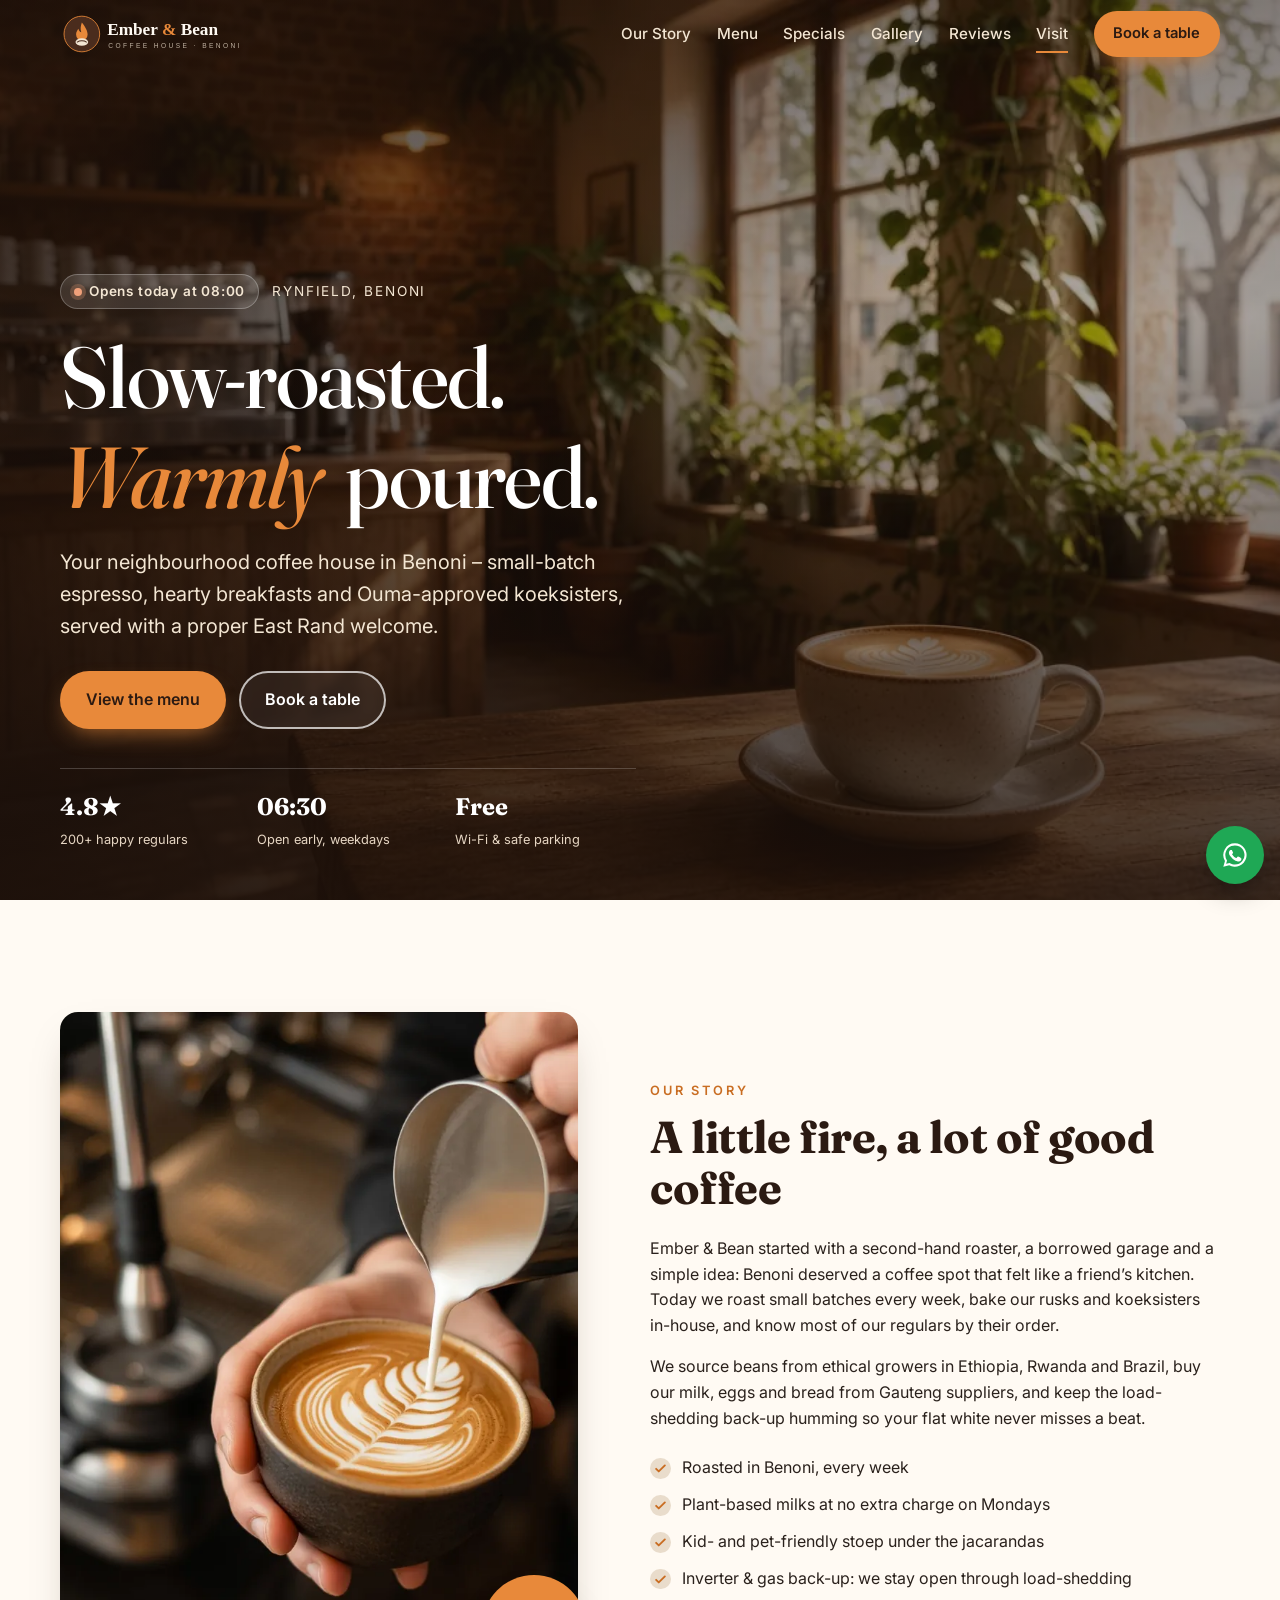
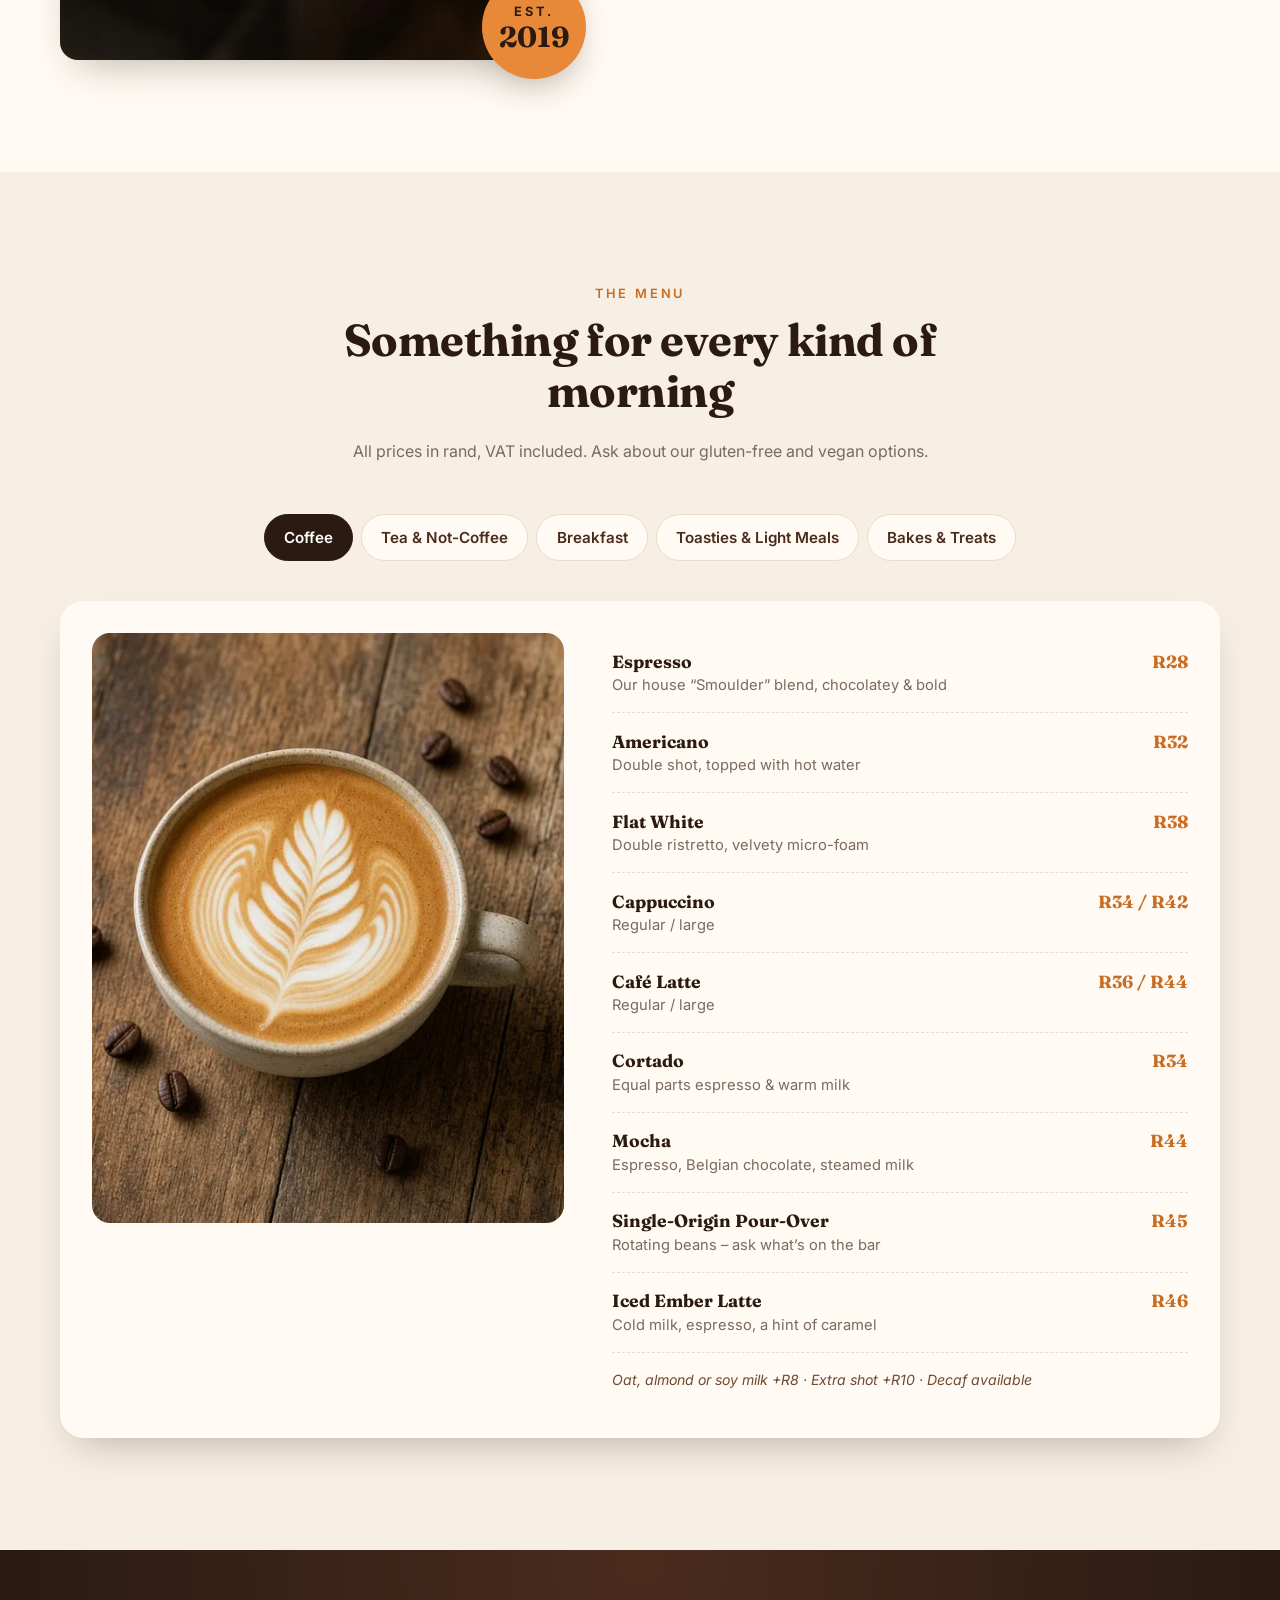
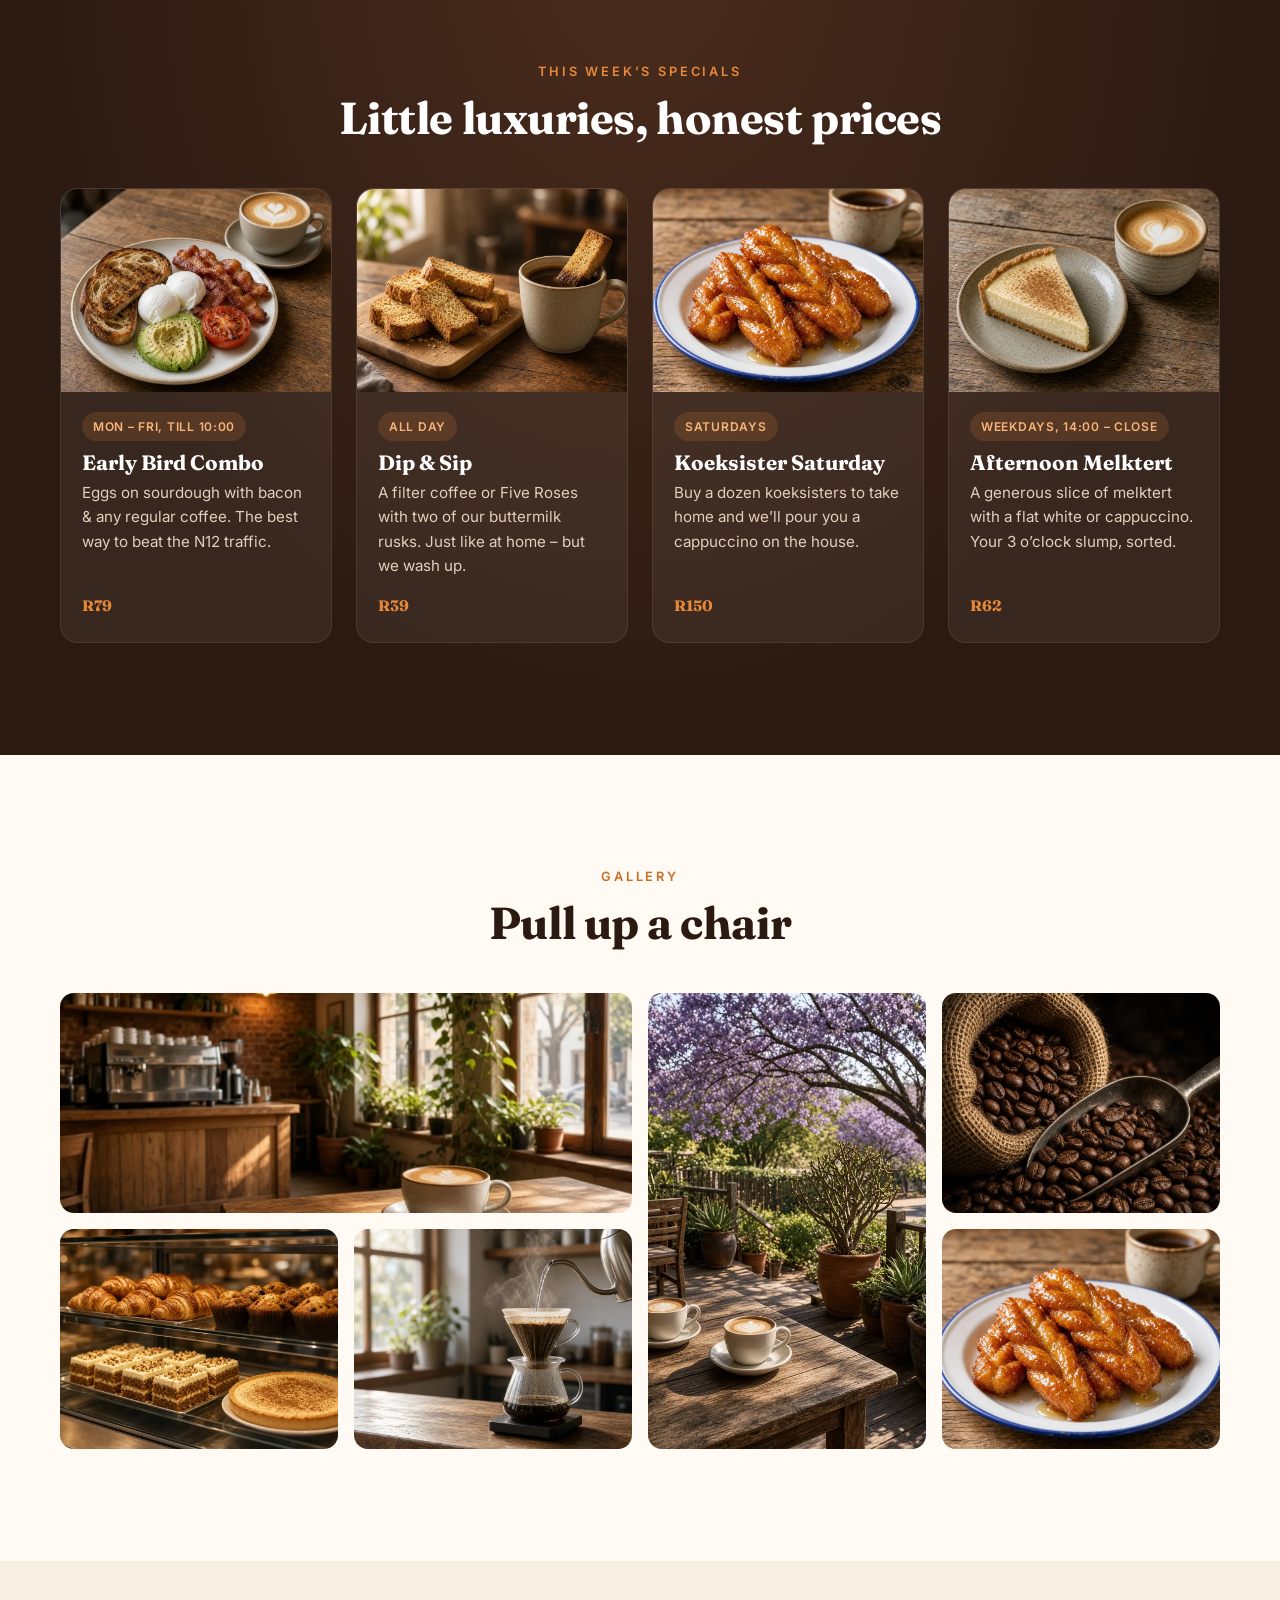
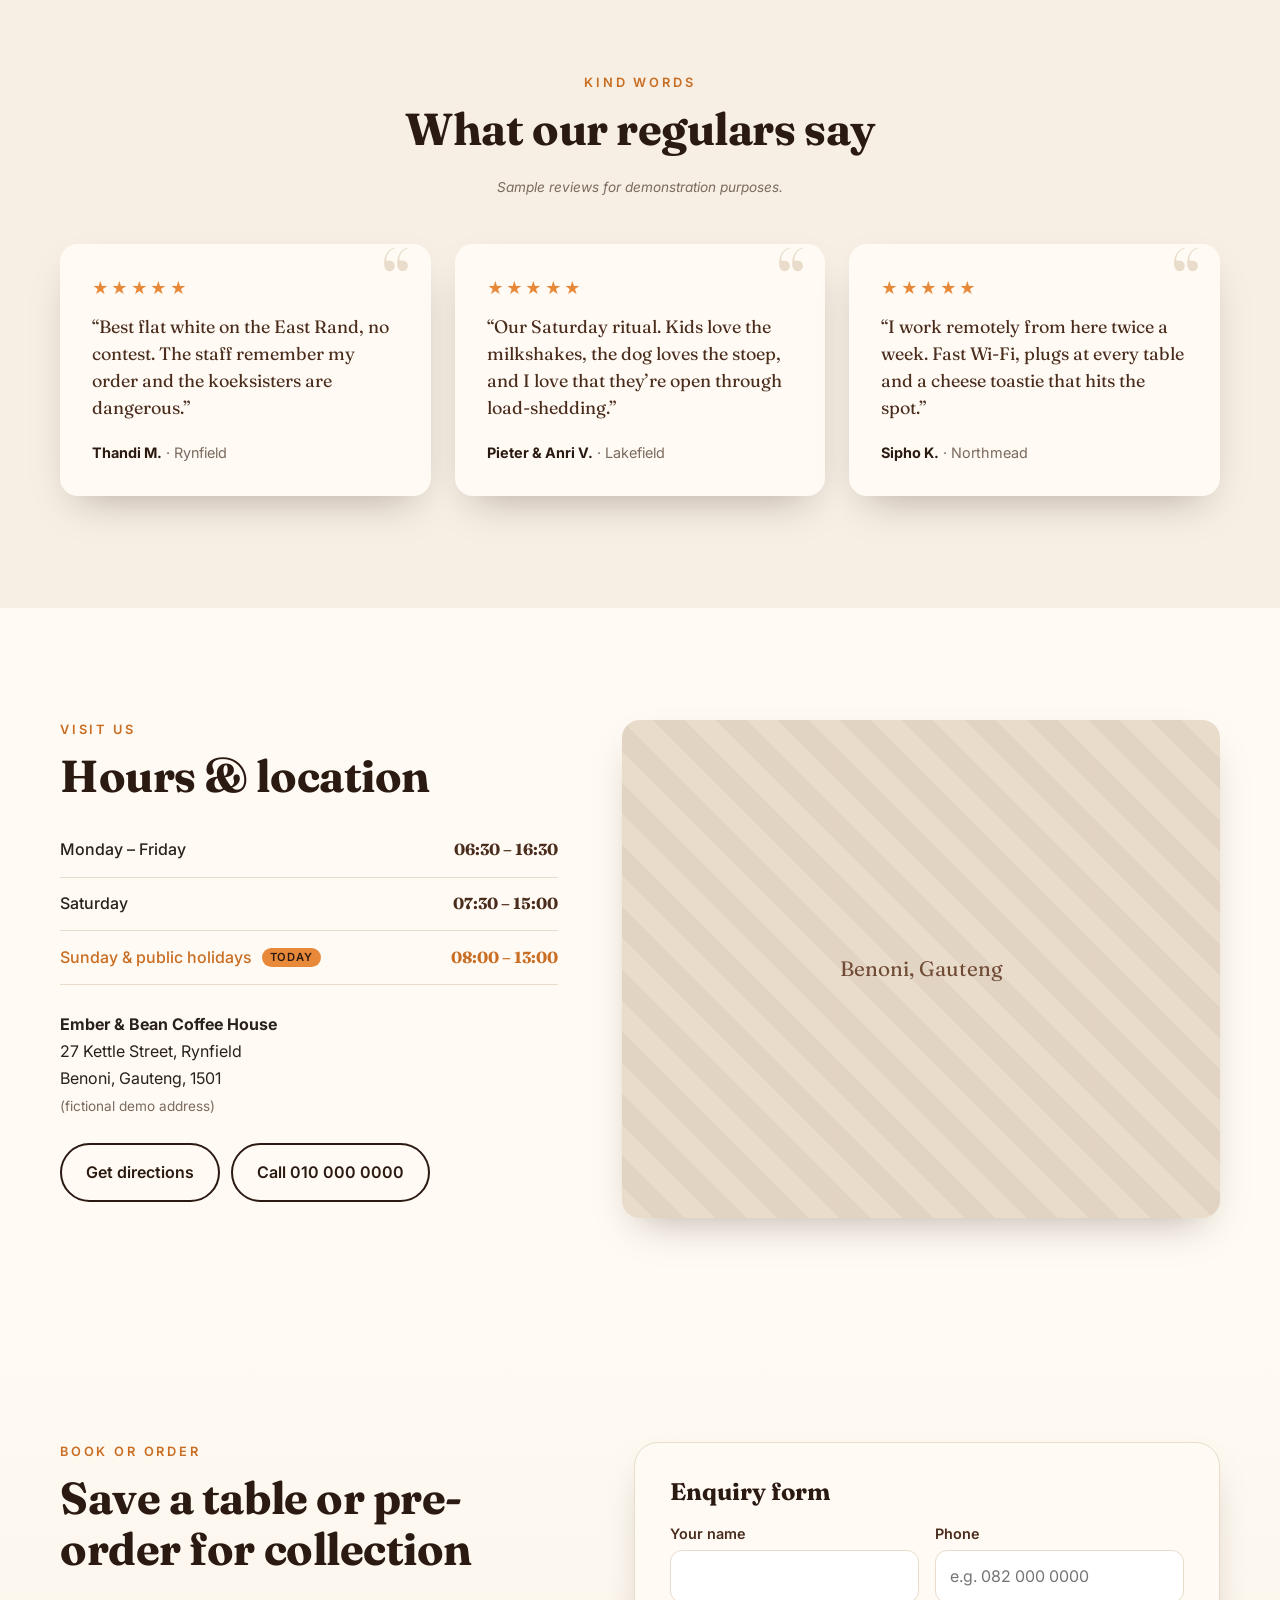
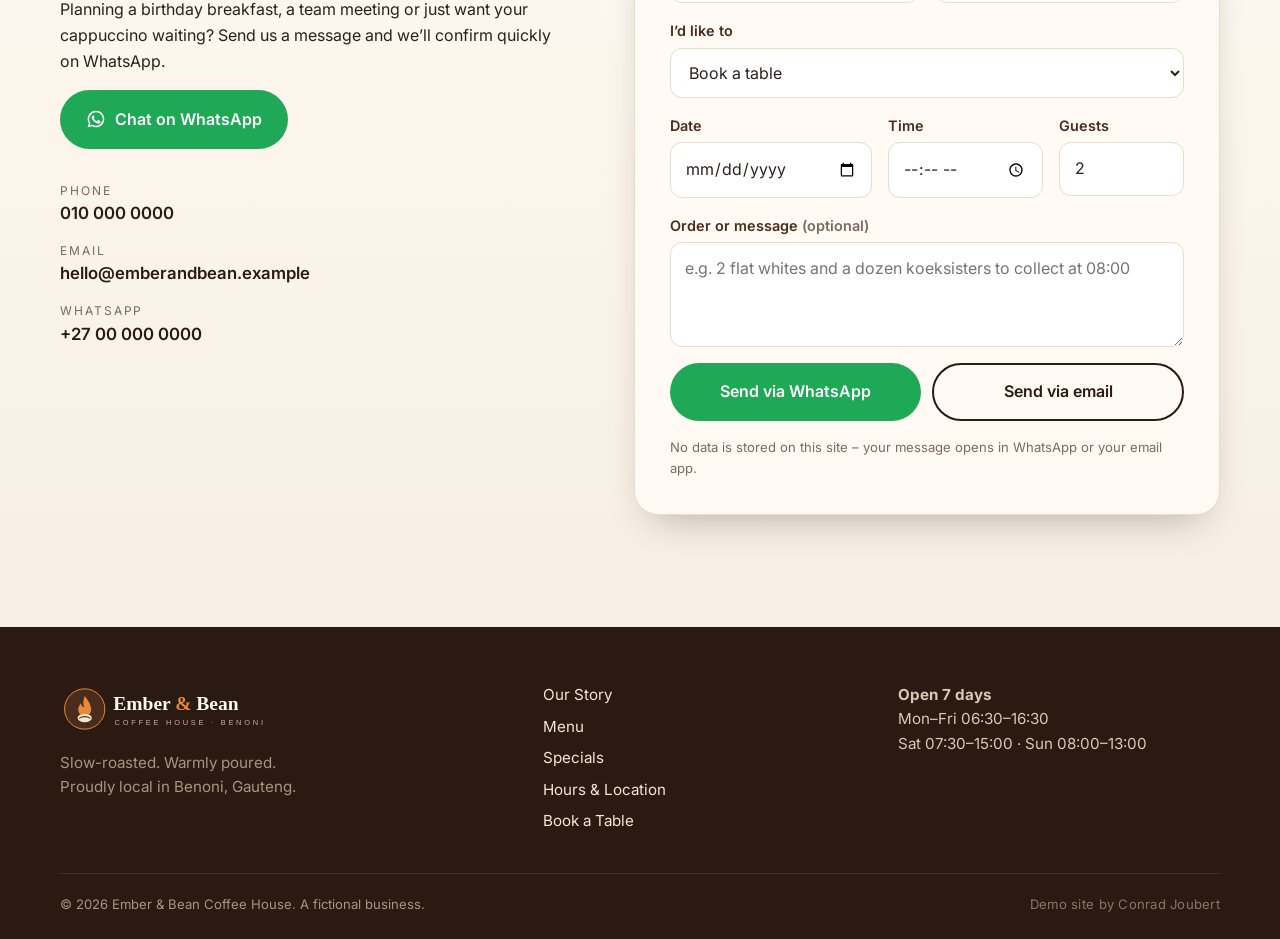
==== commit a94d56ce: "Animate steam and latte surface in hero" ====
--- a/EmberAndBean.Web/wwwroot/index.html
+++ b/EmberAndBean.Web/wwwroot/index.html
@@ -84,7 +84,22 @@
   <main id="main">
     <!-- HERO -->
     <section class="hero" aria-labelledby="hero-title">
-      <div class="hero-media" role="img" aria-label="Sunlit coffee house interior with a latte on a wooden table"></div>
+      <div class="hero-media" role="img" aria-label="Sunlit coffee house interior with a latte on a wooden table">
+        <!-- Animated steam + crema sheen, drawn in the hero photo's own coordinate space (see .hero-stage in styles.css) -->
+        <div class="hero-stage" aria-hidden="true">
+          <div class="cup-fx">
+            <div class="crema"><span class="sheen"></span><span class="ripple"></span></div>
+            <div class="steam">
+              <svg width="0" height="0" class="defs"><defs><linearGradient id="steam-grad" x1="0" y1="1" x2="0" y2="0"><stop offset="0" stop-color="#fff3e3" stop-opacity="0"/><stop offset=".22" stop-color="#fff3e3" stop-opacity=".9"/><stop offset=".6" stop-color="#fff3e3" stop-opacity=".45"/><stop offset="1" stop-color="#fff3e3" stop-opacity="0"/></linearGradient></defs></svg>
+              <svg class="wisp" viewBox="0 0 40 200" preserveAspectRatio="none"><path d="M20 200 C 8 170, 32 150, 20 120 S 6 70, 22 40 S 30 10, 18 0" /></svg>
+              <svg class="wisp" viewBox="0 0 40 200" preserveAspectRatio="none"><path d="M20 200 C 32 172, 10 150, 22 118 S 34 72, 16 44 S 10 12, 24 0" /></svg>
+              <svg class="wisp" viewBox="0 0 40 200" preserveAspectRatio="none"><path d="M20 200 C 12 168, 28 146, 16 112 S 30 66, 20 36 S 12 8, 22 0" /></svg>
+              <svg class="wisp" viewBox="0 0 40 200" preserveAspectRatio="none"><path d="M20 200 C 28 176, 14 140, 24 110 S 10 64, 22 38 S 32 14, 16 0" /></svg>
+              <svg class="wisp" viewBox="0 0 40 200" preserveAspectRatio="none"><path d="M20 200 C 10 160, 30 140, 20 104 S 8 60, 24 30 S 18 6, 20 0" /></svg>
+            </div>
+          </div>
+        </div>
+      </div>
       <div class="container hero-content">
         <p class="eyebrow"><span class="open-pill" id="open-status" aria-live="polite">Open 7 days</span> Rynfield, Benoni</p>
         <h1 id="hero-title">Slow-roasted.<br><em>Warmly</em> poured.</h1>
--- a/EmberAndBean.Web/wwwroot/css/styles.css
+++ b/EmberAndBean.Web/wwwroot/css/styles.css
@@ -69,6 +69,44 @@
 .hero-media{position:absolute;inset:0;background:url("../assets/img/hero.webp") center/cover no-repeat;transform:scale(1.04);animation:heroZoom 18s ease-out forwards}
 .hero-media::after{content:"";position:absolute;inset:0;background:linear-gradient(180deg,rgba(28,16,10,.55) 0%,rgba(28,16,10,.35) 35%,rgba(28,16,10,.85) 100%),linear-gradient(90deg,rgba(28,16,10,.7),transparent 70%)}
 @keyframes heroZoom{to{transform:scale(1)}}
+/* ---- Hero cup animation: steam + crema sheen ----------------------------
+   .hero-media is a size container; .hero-stage reproduces background-size:cover
+   for the 1280x720 hero photo (same centre, same scale), so 1cqw inside the stage
+   = 12.8 source pixels. The latte surface in hero.webp is centred at (861,520) px,
+   ~178 x 37 px. Everything moves with transform/opacity only. */
+.hero-media{container:hero/size}
+.hero-stage{position:absolute;left:50%;top:50%;width:max(100cqw,177.78cqh);height:max(100cqh,56.25cqw);transform:translate(-50%,-50%);container-type:inline-size;pointer-events:none;z-index:1}
+.cup-fx{position:absolute;left:67.27cqw;top:40.62cqw;width:0;height:0}
+.crema{position:absolute;left:-6.85cqw;top:-1.38cqw;width:13.7cqw;height:2.76cqw;border-radius:50%;overflow:hidden;mix-blend-mode:soft-light;opacity:.38}
+.crema .sheen{position:absolute;left:0;top:50%;width:13.7cqw;height:13.7cqw;margin-top:-6.85cqw;border-radius:50%;
+  background:radial-gradient(circle at 30% 50%,rgba(255,244,225,.95),rgba(255,244,225,0) 38%),radial-gradient(circle at 75% 40%,rgba(255,236,210,.5),rgba(255,236,210,0) 30%);
+  transform:scaleY(.2) rotate(0deg);animation:cremaSpin 22s linear infinite;opacity:.55}
+.crema .ripple{position:absolute;left:50%;top:50%;width:13.7cqw;height:13.7cqw;margin:-6.85cqw 0 0 -6.85cqw;border-radius:50%;box-shadow:inset 0 0 .25cqw .12cqw rgba(255,245,230,.5);
+  transform:scaleY(.2) scale(.2);opacity:0;animation:cremaRipple 7s ease-out infinite 1.5s}
+@keyframes cremaSpin{to{transform:scaleY(.2) rotate(360deg)}}
+@keyframes cremaRipple{0%{transform:scaleY(.2) scale(.15);opacity:0}15%{opacity:.35}100%{transform:scaleY(.2) scale(1);opacity:0}}
+.steam{position:absolute;left:-5.6cqw;bottom:.4cqw;width:10cqw;height:17cqw;mix-blend-mode:screen}
+.steam .defs{position:absolute}
+.wisp{position:absolute;bottom:0;width:4.2cqw;height:15cqw;overflow:visible;opacity:0;filter:blur(.55cqw);transform-origin:50% 100%;
+  animation:steamRise 7.5s cubic-bezier(.35,.1,.45,1) infinite;will-change:transform,opacity}
+.wisp path{fill:none;stroke:url(#steam-grad);stroke-width:10;stroke-linecap:round}
+.wisp:nth-of-type(2){left:1.4cqw;animation-duration:8.5s;animation-delay:-1.2s}
+.wisp:nth-of-type(3){left:3.6cqw;animation-duration:7s;animation-delay:-3.6s;width:3cqw}
+.wisp:nth-of-type(4){left:5.6cqw;animation-duration:9s;animation-delay:-5.4s}
+.wisp:nth-of-type(5){left:2.6cqw;animation-duration:8s;animation-delay:-6.6s;width:4cqw}
+.wisp:nth-of-type(6){left:4.6cqw;animation-duration:10s;animation-delay:-2.4s;width:2.6cqw}
+.wisp:nth-of-type(2) path,.wisp:nth-of-type(5) path{stroke-width:14}
+@keyframes steamRise{
+  0%{opacity:0;transform:translate3d(0,8%,0) scale(.7,.45) skewX(0)}
+  18%{opacity:.62}
+  50%{opacity:.45;transform:translate3d(-.6cqw,-14%,0) scale(1,.85) skewX(-6deg)}
+  80%{opacity:.2}
+  100%{opacity:0;transform:translate3d(.8cqw,-34%,0) scale(1.45,1.05) skewX(8deg)}}
+/* Portrait/narrow screens crop the cup out of the photo: hide the effect there */
+@container hero (max-aspect-ratio:5/6){.hero-stage{display:none}}
+@supports not (container-type:size){.hero-stage{display:none}}
+@media (prefers-reduced-motion:reduce){.hero-stage{display:none}}
+
 .hero-content{position:relative;max-width:1160px}
 .hero h1{color:#fff;font-size:clamp(2.7rem,9vw,5.4rem);font-weight:500;letter-spacing:-.02em;margin-bottom:1.2rem}
 .hero h1 em{color:var(--ember);font-style:italic;padding-right:.12em}
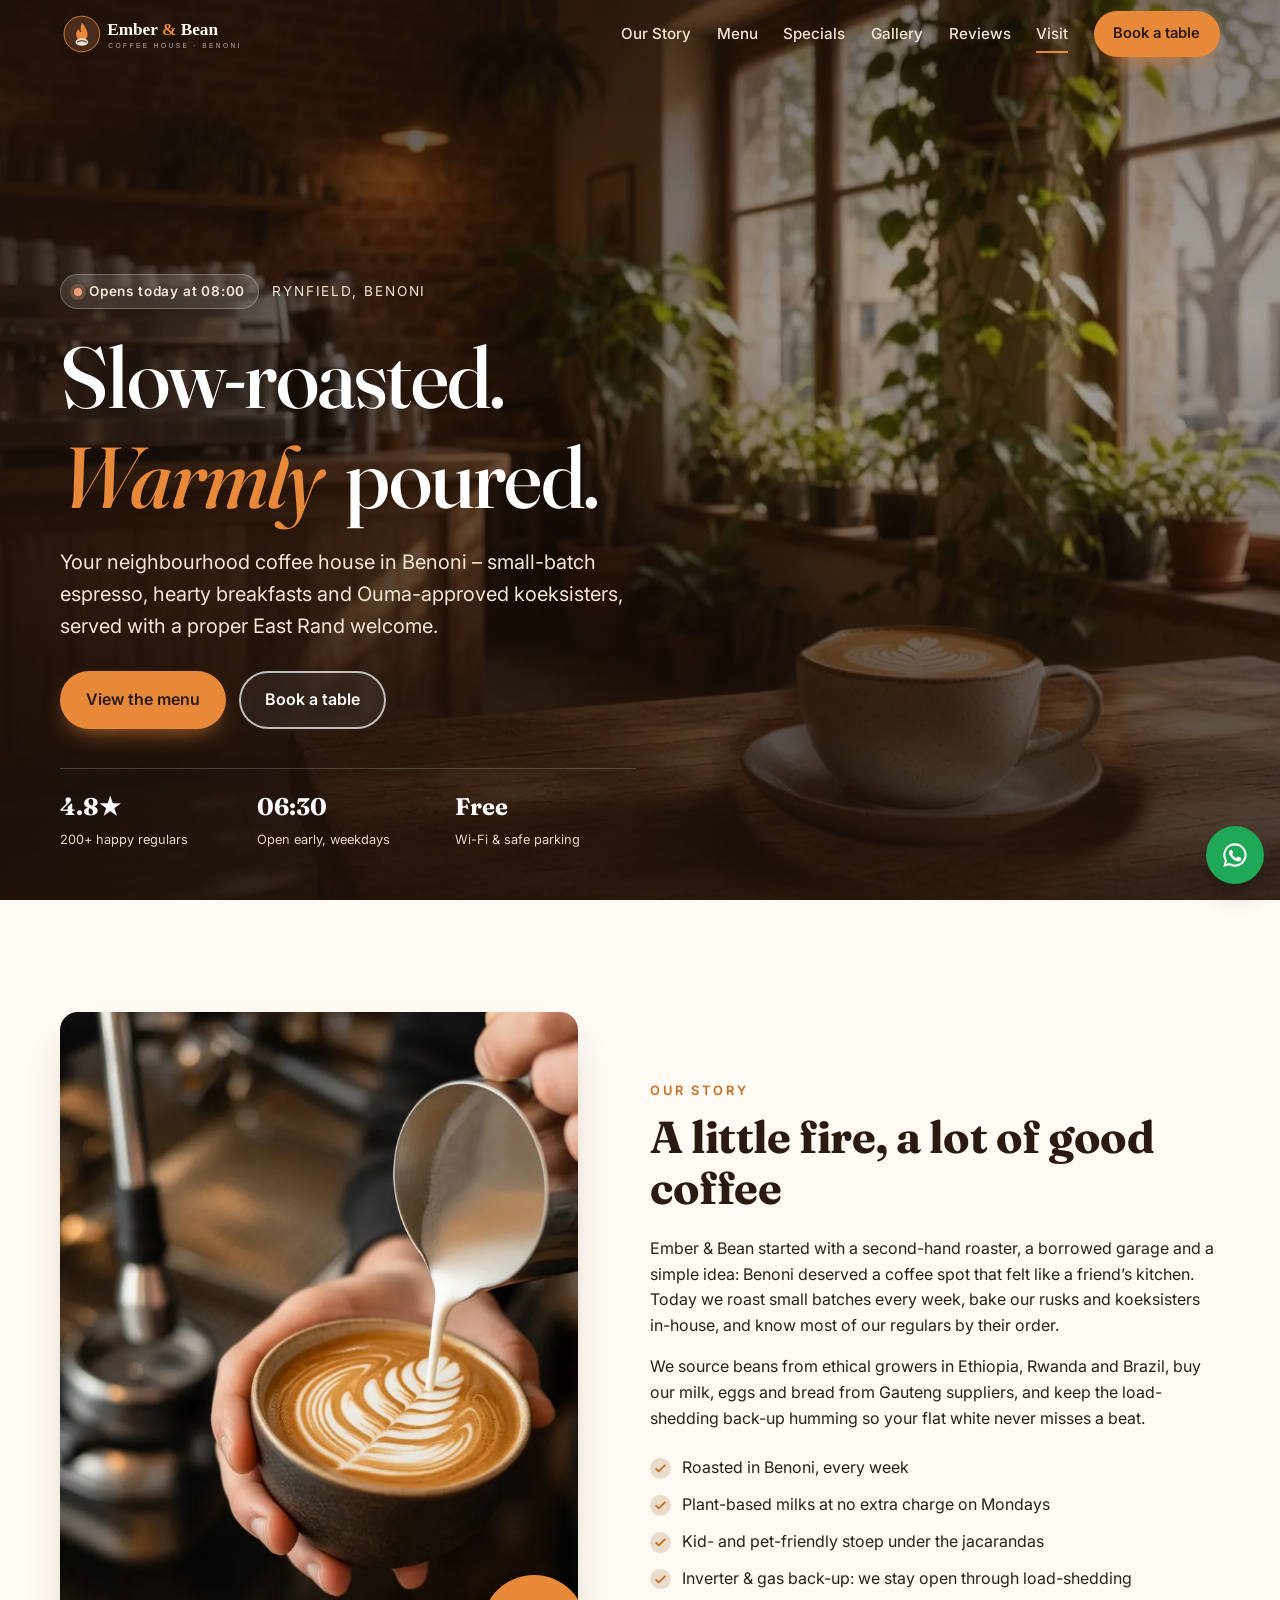
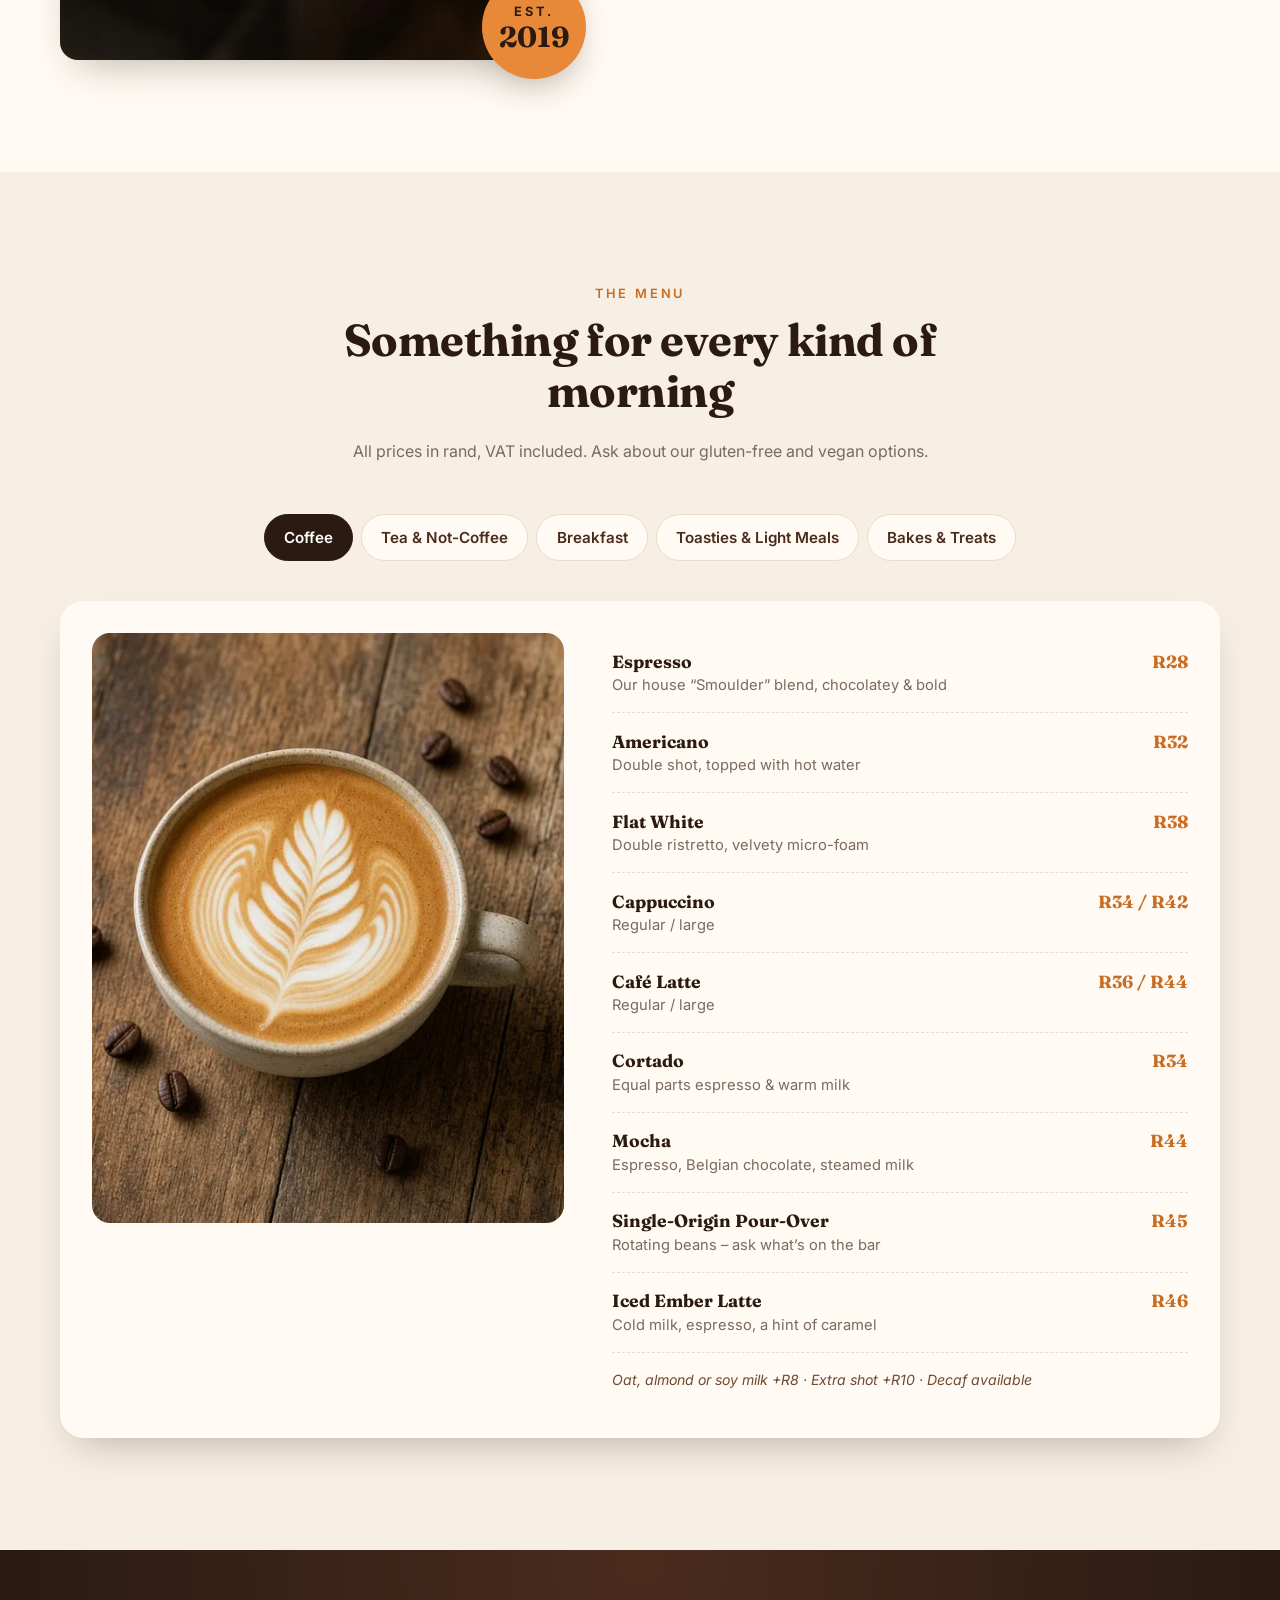
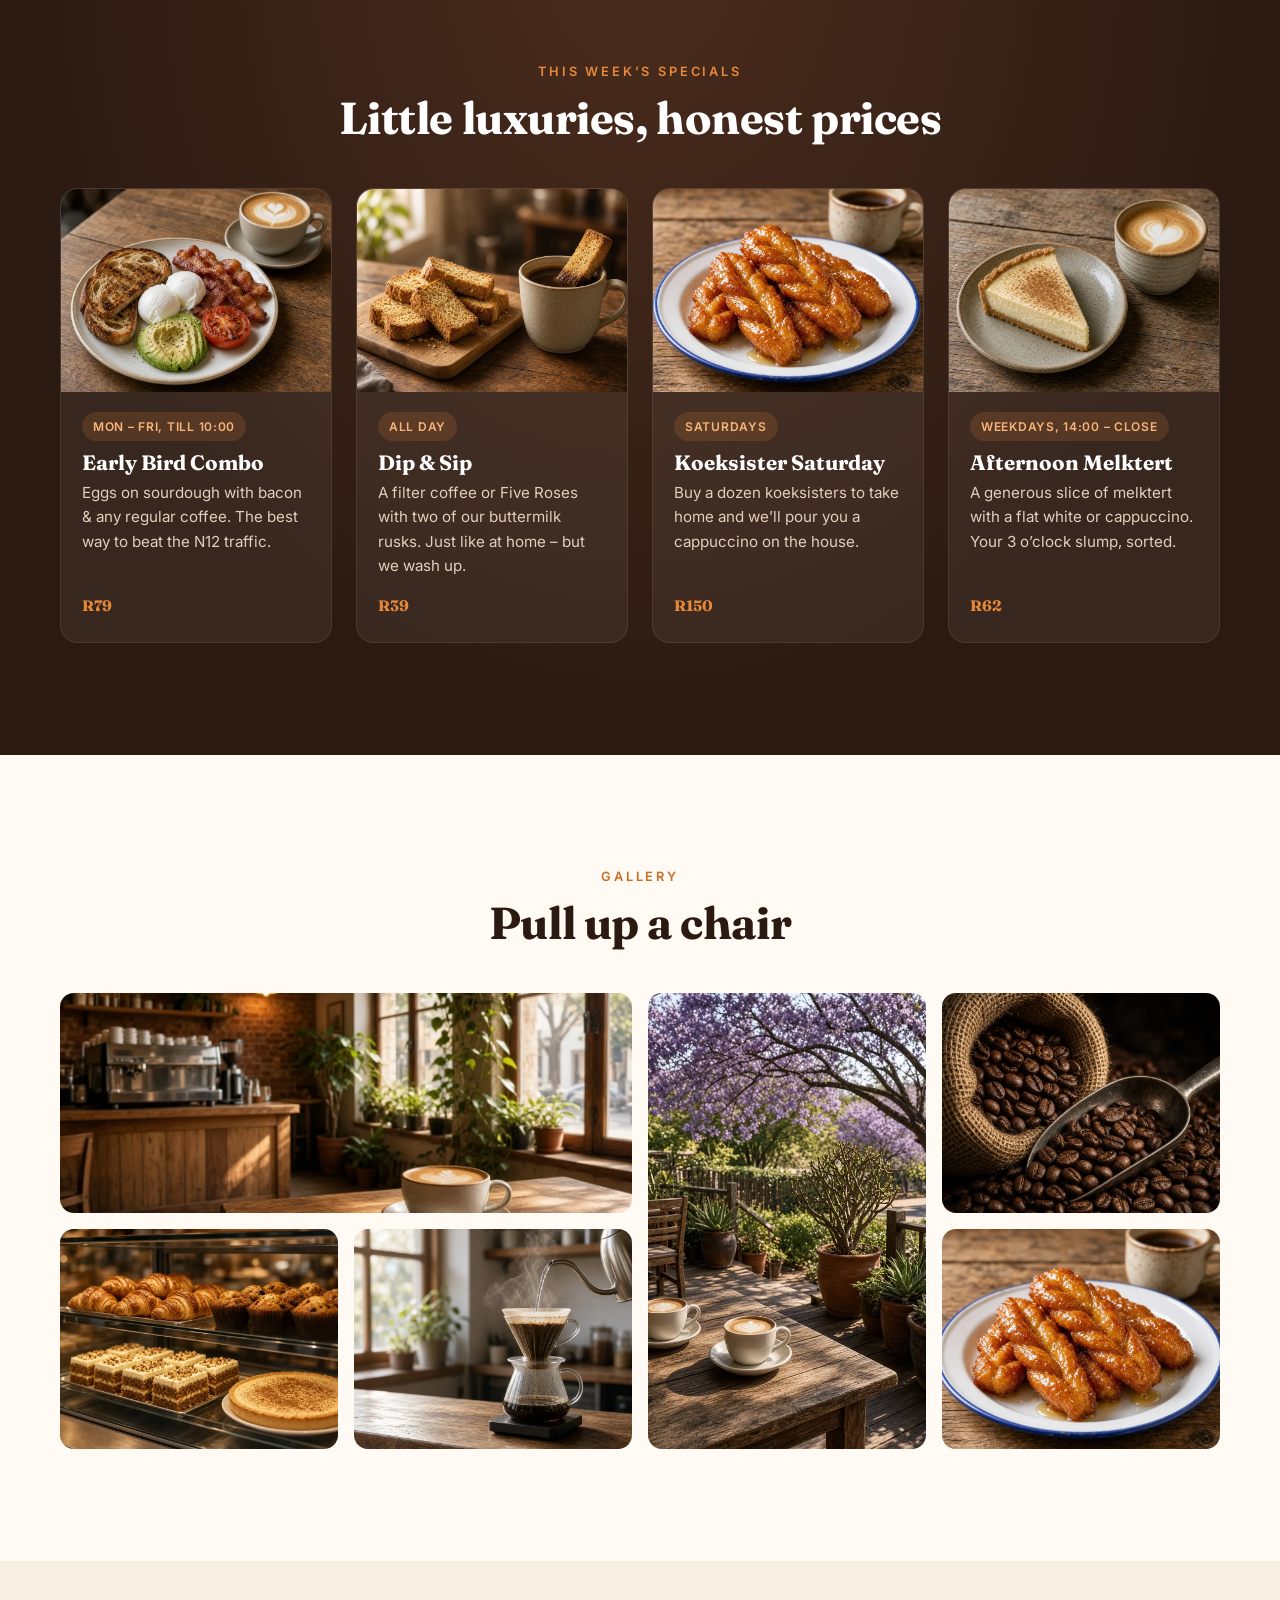
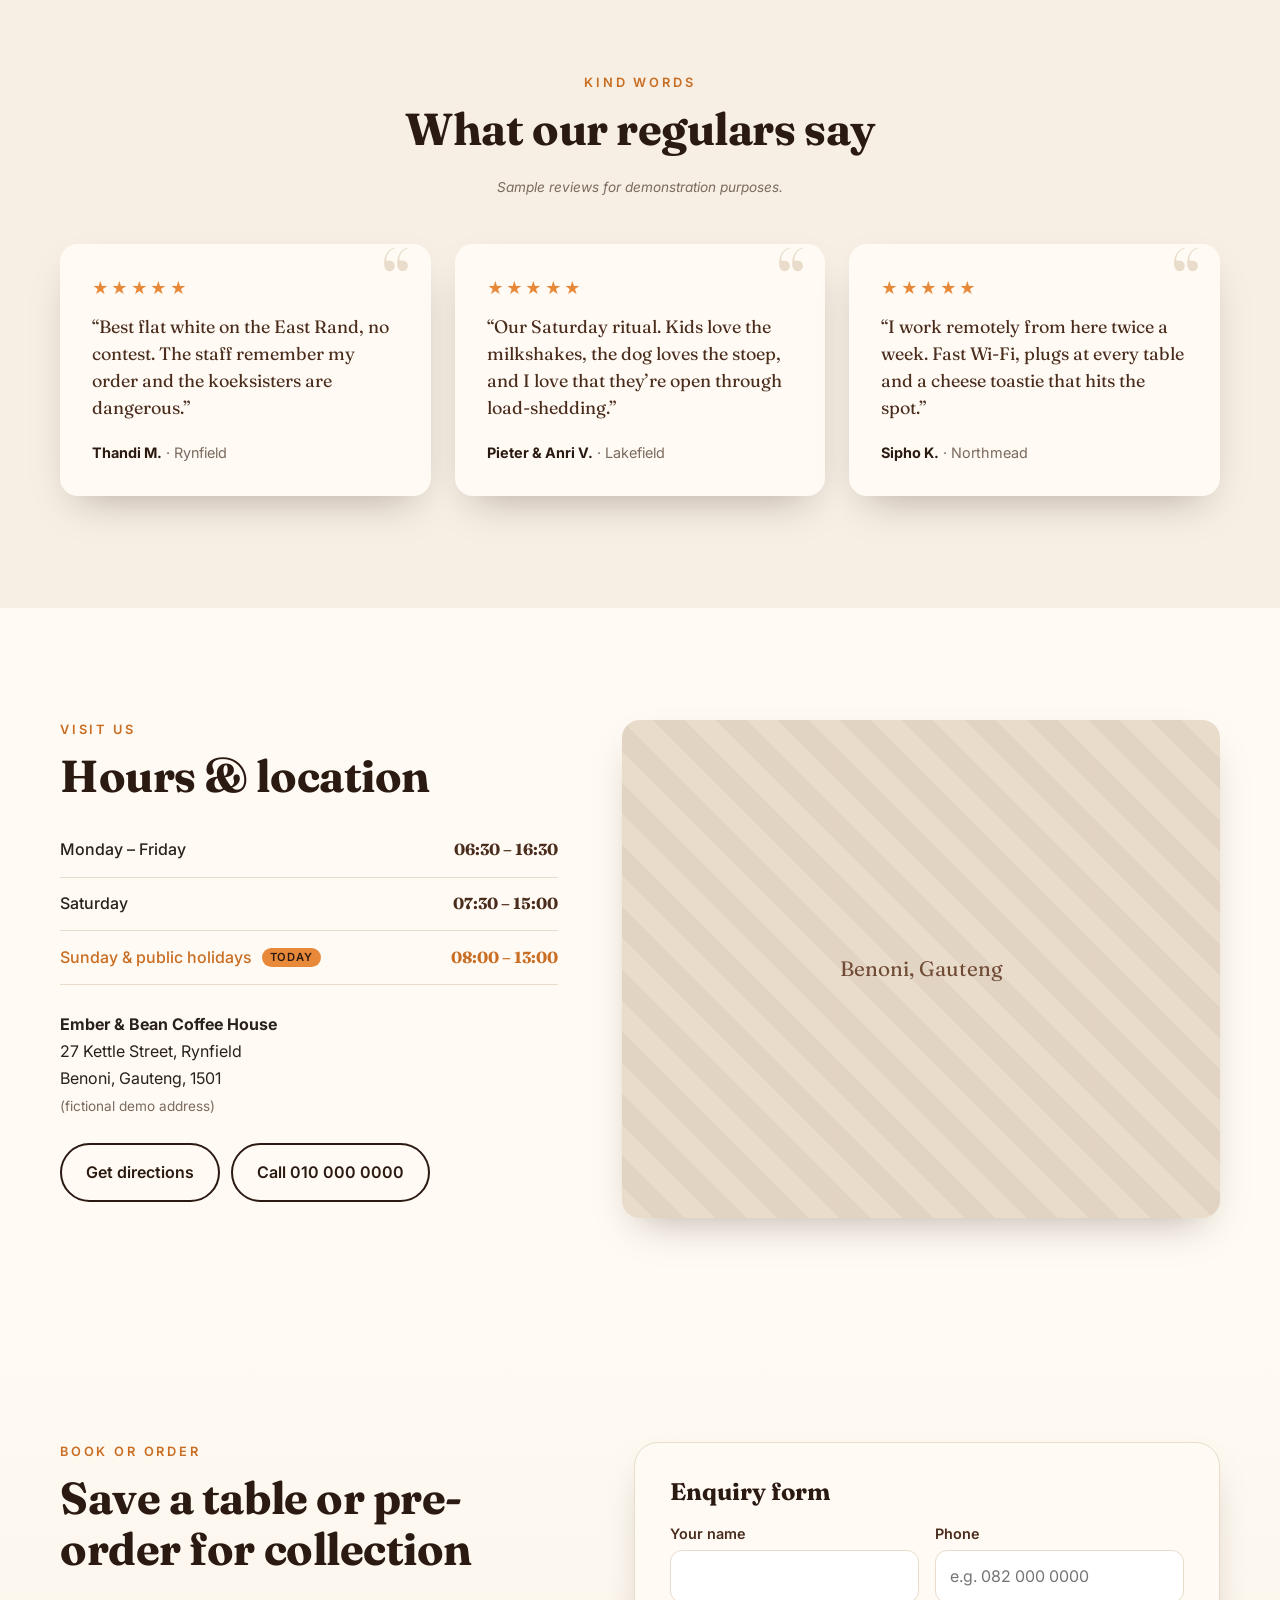
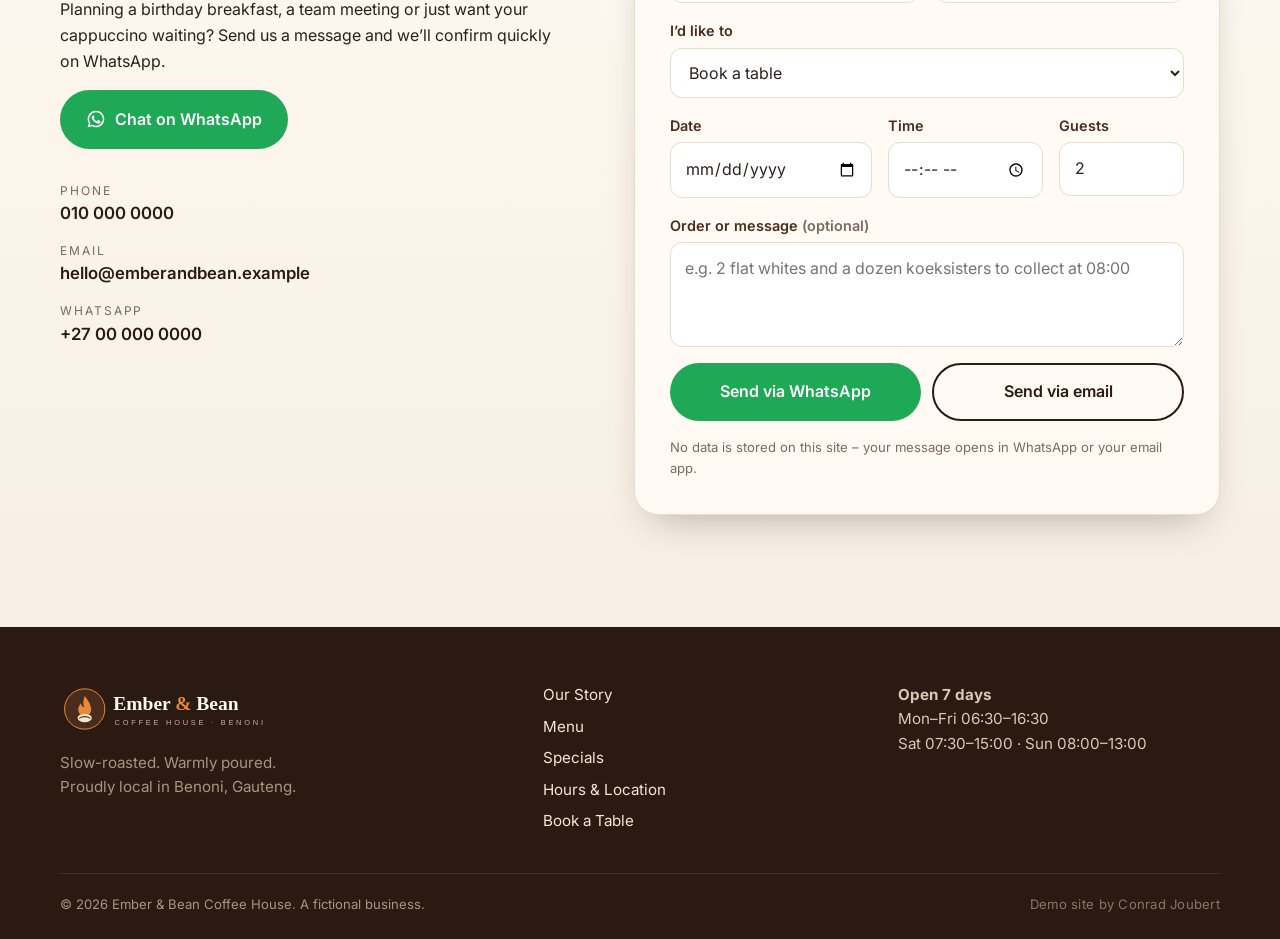
==== commit 1e2f242b: "Hero: cup and saucer slide in separately, then float Cup and saucer are now separate cut-outs of the" ====
--- a/EmberAndBean.Web/wwwroot/index.html
+++ b/EmberAndBean.Web/wwwroot/index.html
@@ -85,17 +85,29 @@
     <!-- HERO -->
     <section class="hero" aria-labelledby="hero-title">
       <div class="hero-media" role="img" aria-label="Sunlit coffee house interior with a latte on a wooden table">
-        <!-- Animated steam + crema sheen, drawn in the hero photo's own coordinate space (see .hero-stage in styles.css) -->
+        <!-- Cup + saucer are separate cut-outs of the photo that slide in on their own and then float; the stage reproduces
+             background-size:cover so they line up with the photo (see .hero-stage in styles.css). Steam sits in a second stage above the colour overlay. -->
         <div class="hero-stage" aria-hidden="true">
-          <div class="cup-fx">
-            <div class="crema"><span class="sheen"></span><span class="ripple"></span></div>
-            <div class="steam">
+          <img class="stage-bg" src="assets/img/hero-clean.webp" alt="" width="1280" height="720" decoding="async">
+          <img class="hero-saucer" src="assets/img/saucer.webp" alt="" width="305" height="122" decoding="async">
+          <div class="hero-cup">
+            <img class="cup-img" src="assets/img/cup.webp" alt="" width="261" height="163" decoding="async">
+            <div class="cup-fx">
+              <div class="crema"><span class="sheen"></span><span class="ripple"></span></div>
+            </div>
+          </div>
+        </div>
+        <div class="hero-stage hero-stage-fx" aria-hidden="true">
+          <div class="hero-cup">
+            <div class="cup-fx">
+              <div class="steam">
               <svg width="0" height="0" class="defs"><defs><linearGradient id="steam-grad" x1="0" y1="1" x2="0" y2="0"><stop offset="0" stop-color="#fff3e3" stop-opacity="0"/><stop offset=".22" stop-color="#fff3e3" stop-opacity=".9"/><stop offset=".6" stop-color="#fff3e3" stop-opacity=".45"/><stop offset="1" stop-color="#fff3e3" stop-opacity="0"/></linearGradient></defs></svg>
               <svg class="wisp" viewBox="0 0 40 200" preserveAspectRatio="none"><path d="M20 200 C 8 170, 32 150, 20 120 S 6 70, 22 40 S 30 10, 18 0" /></svg>
               <svg class="wisp" viewBox="0 0 40 200" preserveAspectRatio="none"><path d="M20 200 C 32 172, 10 150, 22 118 S 34 72, 16 44 S 10 12, 24 0" /></svg>
               <svg class="wisp" viewBox="0 0 40 200" preserveAspectRatio="none"><path d="M20 200 C 12 168, 28 146, 16 112 S 30 66, 20 36 S 12 8, 22 0" /></svg>
               <svg class="wisp" viewBox="0 0 40 200" preserveAspectRatio="none"><path d="M20 200 C 28 176, 14 140, 24 110 S 10 64, 22 38 S 32 14, 16 0" /></svg>
               <svg class="wisp" viewBox="0 0 40 200" preserveAspectRatio="none"><path d="M20 200 C 10 160, 30 140, 20 104 S 8 60, 24 30 S 18 6, 20 0" /></svg>
+            </div>
             </div>
           </div>
         </div>
--- a/EmberAndBean.Web/wwwroot/css/styles.css
+++ b/EmberAndBean.Web/wwwroot/css/styles.css
@@ -75,8 +75,23 @@
    = 12.8 source pixels. The latte surface in hero.webp is centred at (861,520) px,
    ~178 x 37 px. Everything moves with transform/opacity only. */
 .hero-media{container:hero/size}
-.hero-stage{position:absolute;left:50%;top:50%;width:max(100cqw,177.78cqh);height:max(100cqh,56.25cqw);transform:translate(-50%,-50%);container-type:inline-size;pointer-events:none;z-index:1}
+.hero-stage{position:absolute;left:50%;top:50%;width:max(100cqw,177.78cqh);height:max(100cqh,56.25cqw);transform:translate(-50%,-50%);container-type:inline-size;pointer-events:none;z-index:0}
+.hero-stage-fx{z-index:1}
 .cup-fx{position:absolute;left:67.27cqw;top:40.62cqw;width:0;height:0}
+/* Cup and saucer are separate layers (cut from the photo, clean table behind them). They slide in from opposite sides,
+   then float gently. The steam stage uses the same .hero-cup animation so the steam stays with the cup. */
+.stage-bg{position:absolute;inset:0;width:100%;height:100%}
+.hero-saucer{position:absolute;left:55.7cqw;top:43.98cqw;width:23.83cqw;height:auto;filter:drop-shadow(0 1.1cqw 1.3cqw rgba(24,12,6,.5));
+  animation:saucerIn 1.5s cubic-bezier(.22,.85,.25,1) .25s both,saucerFloat 7s ease-in-out 1.75s infinite;will-change:transform}
+.hero-cup{position:absolute;inset:0;transform-origin:67.5cqw 50cqw;
+  animation:cupIn 1.7s cubic-bezier(.2,.9,.25,1.05) .8s both,cupFloat 6s ease-in-out 2.5s infinite;will-change:transform}
+.cup-img{position:absolute;left:59.14cqw;top:38.52cqw;width:20.39cqw;height:auto;filter:drop-shadow(0 .5cqw .7cqw rgba(24,12,6,.28))}
+.hero-stage-fx .steam{animation:steamIn 1.5s ease-out 2.4s both}
+@keyframes saucerIn{from{opacity:0;transform:translate3d(-42cqw,0,0)}60%{opacity:1}to{opacity:1;transform:none}}
+@keyframes cupIn{from{opacity:0;transform:translate3d(42cqw,-2cqw,0) rotate(5deg)}55%{opacity:1}to{opacity:1;transform:none}}
+@keyframes saucerFloat{0%,100%{transform:translate3d(0,0,0)}50%{transform:translate3d(0,-.45cqw,0) rotate(-.15deg)}}
+@keyframes cupFloat{0%,100%{transform:translate3d(0,0,0) rotate(0)}35%{transform:translate3d(.15cqw,-.9cqw,0) rotate(.35deg)}70%{transform:translate3d(-.1cqw,-.4cqw,0) rotate(-.25deg)}}
+@keyframes steamIn{from{opacity:0}to{opacity:1}}
 .crema{position:absolute;left:-6.85cqw;top:-1.38cqw;width:13.7cqw;height:2.76cqw;border-radius:50%;overflow:hidden;mix-blend-mode:soft-light;opacity:.38}
 .crema .sheen{position:absolute;left:0;top:50%;width:13.7cqw;height:13.7cqw;margin-top:-6.85cqw;border-radius:50%;
   background:radial-gradient(circle at 30% 50%,rgba(255,244,225,.95),rgba(255,244,225,0) 38%),radial-gradient(circle at 75% 40%,rgba(255,236,210,.5),rgba(255,236,210,0) 30%);
